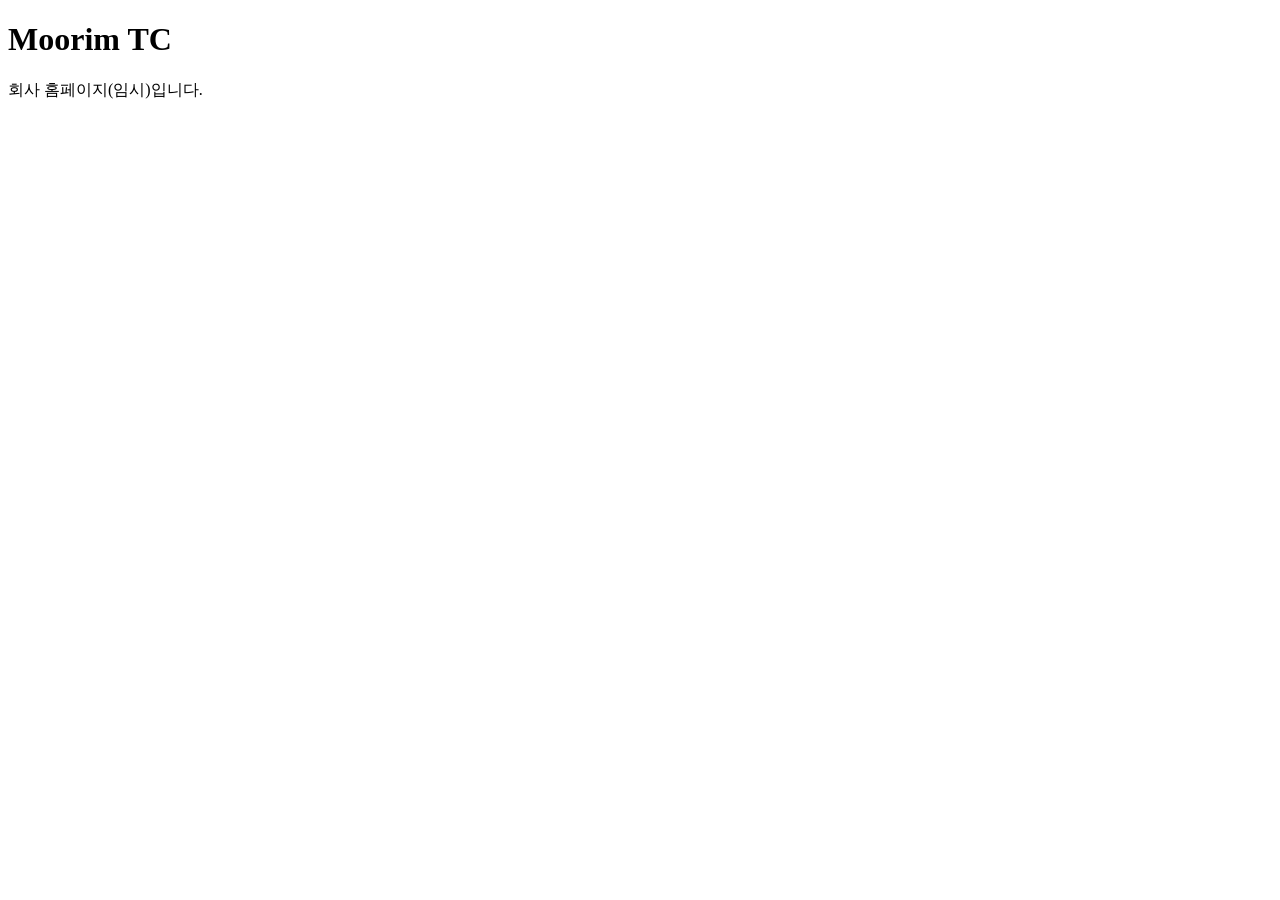
==== index.html @ 241b271d "init" ====
<!doctype html>
<html lang="ko">
  <head>
    <meta charset="utf-8" />
    <meta name="viewport" content="width=device-width, initial-scale=1" />
    <title>Moorim TC</title>
  </head>
  <body>
    <h1>Moorim TC</h1>
    <p>회사 홈페이지(임시)입니다.</p>
  </body>
</html>
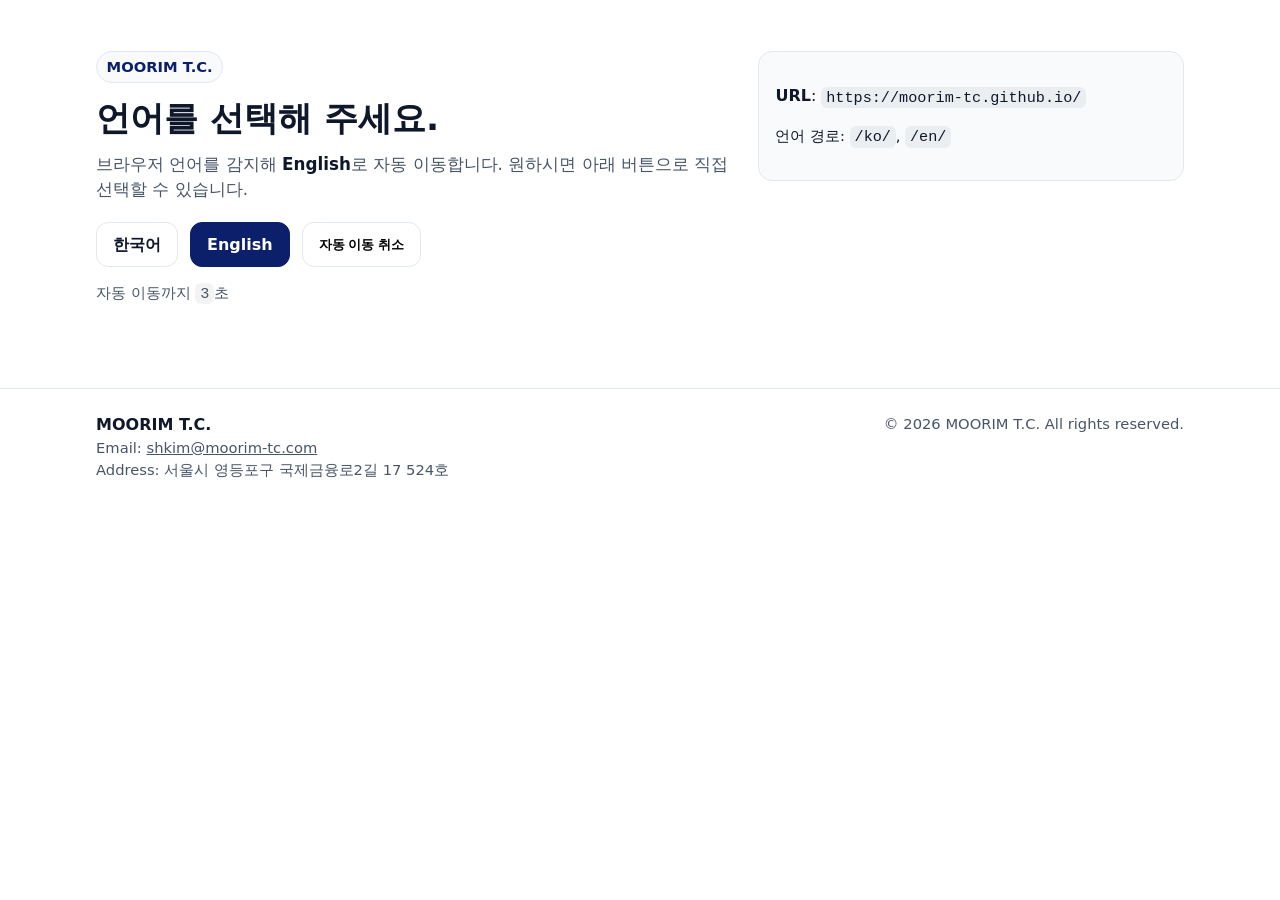
==== commit 16c4dddf: "Add multilingual multi-page company site" ====
--- a/index.html
+++ b/index.html
@@ -3,10 +3,49 @@
   <head>
     <meta charset="utf-8" />
     <meta name="viewport" content="width=device-width, initial-scale=1" />
-    <title>Moorim TC</title>
+    <title>MOORIM T.C. | Language</title>
+    <meta name="description" content="MOORIM T.C. language selection" />
+    <link rel="stylesheet" href="assets/css/style.css" />
+    <script src="assets/js/main.js" defer></script>
   </head>
   <body>
-    <h1>Moorim TC</h1>
-    <p>회사 홈페이지(임시)입니다.</p>
+    <a class="skip-link" href="#main">본문 바로가기</a>
+
+    <main id="main" data-lang-gate>
+      <section class="hero">
+        <div class="container hero-grid">
+          <div>
+            <span class="kicker">MOORIM T.C.</span>
+            <h1>언어를 선택해 주세요.</h1>
+            <p class="lead">브라우저 언어를 감지해 <span class="footer-strong" data-recommended>한국어</span>로 자동 이동합니다. 원하시면 아래 버튼으로 직접 선택할 수 있습니다.</p>
+            <div class="btn-row">
+              <a class="btn" data-lang-btn="ko" href="/ko/">한국어</a>
+              <a class="btn" data-lang-btn="en" href="/en/">English</a>
+              <button class="btn" type="button" data-cancel-auto>자동 이동 취소</button>
+            </div>
+            <p class="small" style="margin-top:.9rem; color:var(--muted)">자동 이동까지 <span class="code" data-countdown>3</span>초</p>
+          </div>
+
+          <div class="notice" aria-label="Deployment note">
+            <p><span class="footer-strong">URL</span>: <span class="code">https://moorim-tc.github.io/</span></p>
+            <p class="small">언어 경로: <span class="code">/ko/</span>, <span class="code">/en/</span></p>
+          </div>
+        </div>
+      </section>
+    </main>
+
+    <footer class="site-footer">
+      <div class="container footer-row">
+        <div>
+          <div class="footer-strong" data-company-name>MOORIM T.C.</div>
+          <div class="small">Email: <a href="mailto:shkim@moorim-tc.com">shkim@moorim-tc.com</a></div>
+          <div class="small">Address: 서울시 영등포구 국제금융로2길 17 524호</div>
+        </div>
+        <div class="small">© <span id="y"></span> MOORIM T.C. All rights reserved.</div>
+      </div>
+      <script>
+        document.getElementById('y').textContent = new Date().getFullYear();
+      </script>
+    </footer>
   </body>
 </html>
--- a/assets/css/style.css
+++ b/assets/css/style.css
@@ -0,0 +1,225 @@
+:root{
+  --primary:#0b1f6a;
+  --text:#0f172a;
+  --muted:#475569;
+  --bg:#ffffff;
+  --surface:#f8fafc;
+  --border:#e2e8f0;
+  --focus:rgba(11,31,106,.25);
+  --radius:14px;
+  --container:1120px;
+}
+
+*{box-sizing:border-box;}
+html,body{height:100%;}
+body{
+  margin:0;
+  font-family:system-ui,-apple-system,Segoe UI,Roboto,Helvetica,Arial,"Apple Color Emoji","Segoe UI Emoji";
+  color:var(--text);
+  background:var(--bg);
+  line-height:1.5;
+}
+img{max-width:100%;height:auto;}
+a{color:inherit;}
+
+.skip-link{
+  position:absolute;
+  left:-999px;
+  top:0;
+  padding:.6rem .9rem;
+  background:var(--bg);
+  border:1px solid var(--border);
+  border-radius:10px;
+  z-index:1000;
+}
+.skip-link:focus{left:.75rem;top:.75rem;outline:3px solid var(--focus);}
+
+:focus-visible{outline:3px solid var(--focus); outline-offset:2px;}
+
+.container{max-width:var(--container); margin:0 auto; padding:0 1rem;}
+
+.site-header{
+  border-bottom:1px solid var(--border);
+  background:rgba(255,255,255,.9);
+  backdrop-filter:saturate(180%) blur(10px);
+  position:sticky;
+  top:0;
+  z-index:50;
+}
+.header-inner{
+  display:flex;
+  align-items:center;
+  justify-content:space-between;
+  gap:1rem;
+  min-height:68px;
+}
+
+.brand{
+  display:flex;
+  align-items:center;
+  gap:.6rem;
+  text-decoration:none;
+}
+.brand-mark{
+  width:34px;
+  height:34px;
+  border-radius:10px;
+  border:1px solid var(--border);
+  background:var(--surface);
+  object-fit:contain;
+}
+.brand-name{
+  font-weight:750;
+  letter-spacing:.2px;
+  color:var(--primary);
+}
+
+.nav{
+  display:flex;
+  align-items:center;
+  gap:1rem;
+}
+.nav a{
+  text-decoration:none;
+  padding:.5rem .7rem;
+  border-radius:10px;
+  color:var(--muted);
+}
+.nav a[aria-current="page"],
+.nav a.active{
+  color:var(--primary);
+  background:rgba(11,31,106,.06);
+  font-weight:650;
+}
+
+.header-actions{
+  display:flex;
+  align-items:center;
+  gap:.75rem;
+}
+
+.lang-link{
+  text-decoration:none;
+  padding:.45rem .7rem;
+  border:1px solid var(--border);
+  border-radius:999px;
+  color:var(--primary);
+  background:var(--bg);
+  font-weight:650;
+}
+
+.hero{
+  padding:3.2rem 0 2.25rem;
+}
+.hero-grid{
+  display:grid;
+  grid-template-columns:1.2fr .8fr;
+  gap:1.5rem;
+  align-items:start;
+}
+@media (max-width:900px){
+  .hero{padding:2.2rem 0 1.5rem;}
+  .hero-grid{grid-template-columns:1fr;}
+  .nav{display:none;}
+}
+
+.kicker{
+  display:inline-flex;
+  align-items:center;
+  gap:.5rem;
+  padding:.25rem .6rem;
+  border:1px solid var(--border);
+  border-radius:999px;
+  color:var(--primary);
+  background:var(--surface);
+  font-weight:650;
+  font-size:.92rem;
+}
+
+h1{font-size:2.15rem; line-height:1.2; margin:.9rem 0 .8rem;}
+.lead{color:var(--muted); font-size:1.05rem; margin:0 0 1.25rem;}
+
+.btn-row{display:flex; flex-wrap:wrap; gap:.75rem;}
+
+.btn{
+  display:inline-flex;
+  align-items:center;
+  justify-content:center;
+  gap:.4rem;
+  padding:.6rem 1rem;
+  border-radius:12px;
+  border:1px solid var(--border);
+  background:var(--bg);
+  text-decoration:none;
+  font-weight:650;
+}
+.btn.primary{
+  background:var(--primary);
+  border-color:var(--primary);
+  color:#fff;
+}
+.btn.ghost{
+  color:var(--primary);
+  background:rgba(11,31,106,.05);
+  border-color:rgba(11,31,106,.18);
+}
+
+.section{padding:2.25rem 0;}
+.section h2{margin:0 0 .75rem; font-size:1.4rem;}
+.section p{margin:.5rem 0; color:var(--muted);}
+
+.grid{
+  display:grid;
+  grid-template-columns:repeat(12,1fr);
+  gap:1rem;
+}
+.card{
+  grid-column:span 4;
+  padding:1.05rem;
+  border:1px solid var(--border);
+  background:var(--surface);
+  border-radius:var(--radius);
+}
+.card h3{margin:.2rem 0 .35rem; font-size:1.05rem;}
+.card p{margin:0; color:var(--muted); font-size:.95rem;}
+.card .meta{margin-top:.6rem; color:var(--muted); font-size:.9rem;}
+
+@media (max-width:900px){
+  .card{grid-column:span 6;}
+}
+@media (max-width:560px){
+  .card{grid-column:span 12;}
+}
+
+.list{margin:.4rem 0 0; padding-left:1.1rem; color:var(--muted);}
+
+.site-footer{
+  margin-top:2rem;
+  border-top:1px solid var(--border);
+  padding:1.5rem 0;
+  color:var(--muted);
+  background:var(--bg);
+}
+.footer-row{
+  display:flex;
+  gap:1rem;
+  justify-content:space-between;
+  flex-wrap:wrap;
+}
+.footer-strong{color:var(--text); font-weight:700;}
+.small{font-size:.92rem;}
+
+.notice{
+  padding:1rem;
+  border:1px solid var(--border);
+  background:var(--surface);
+  border-radius:var(--radius);
+}
+
+.code{
+  font-family:ui-monospace,SFMono-Regular,Menlo,Monaco,Consolas,"Liberation Mono","Courier New",monospace;
+  font-size:.95rem;
+  background:rgba(15,23,42,.05);
+  padding:.1rem .3rem;
+  border-radius:6px;
+}
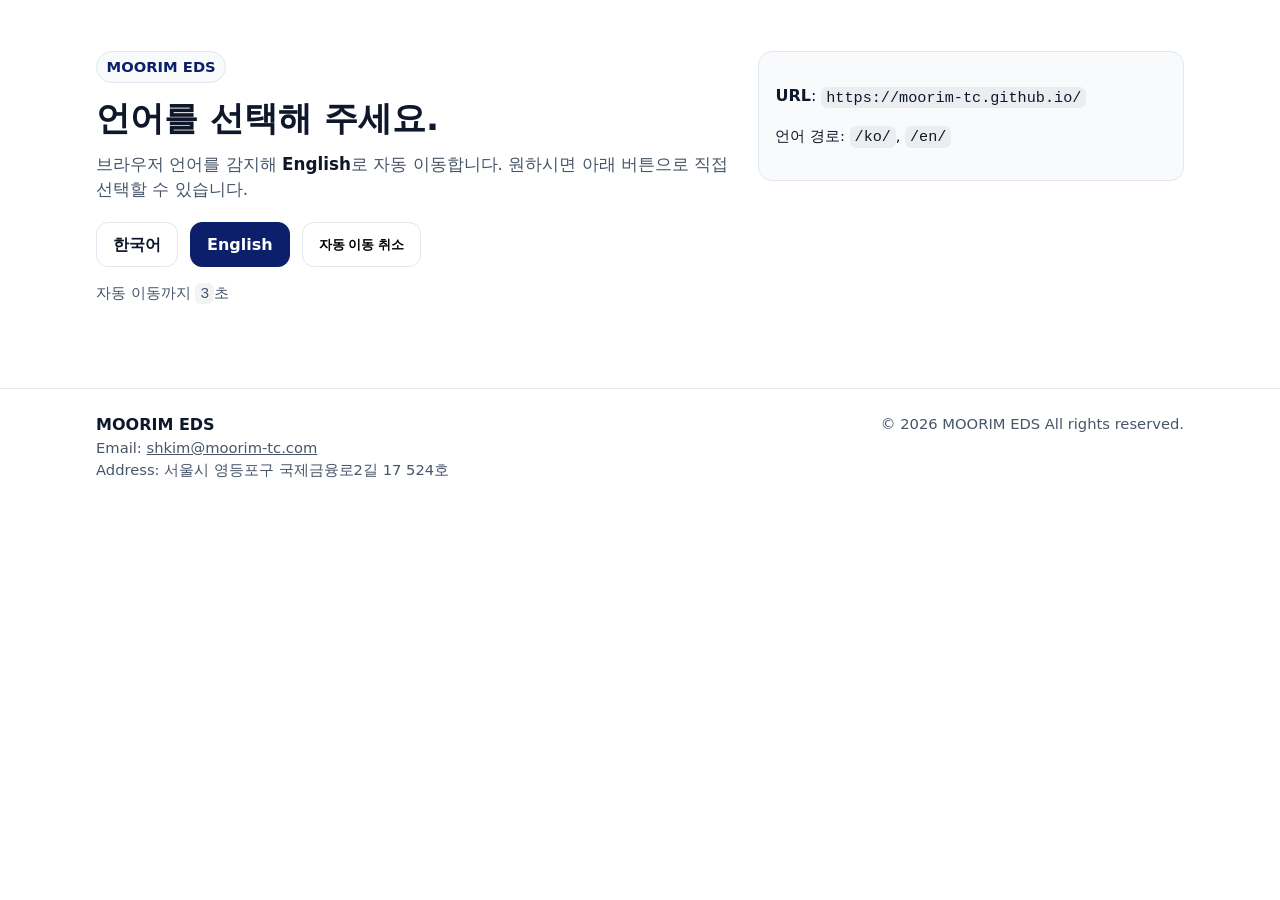
==== commit 14aef4dc: "change contents" ====
--- a/index.html
+++ b/index.html
@@ -3,8 +3,8 @@
   <head>
     <meta charset="utf-8" />
     <meta name="viewport" content="width=device-width, initial-scale=1" />
-    <title>MOORIM T.C. | Language</title>
-    <meta name="description" content="MOORIM T.C. language selection" />
+    <title>MOORIM EDS | Language</title>
+    <meta name="description" content="MOORIM EDS language selection" />
     <link rel="stylesheet" href="assets/css/style.css" />
     <script src="assets/js/main.js" defer></script>
   </head>
@@ -15,7 +15,7 @@
       <section class="hero">
         <div class="container hero-grid">
           <div>
-            <span class="kicker">MOORIM T.C.</span>
+            <span class="kicker">MOORIM EDS</span>
             <h1>언어를 선택해 주세요.</h1>
             <p class="lead">브라우저 언어를 감지해 <span class="footer-strong" data-recommended>한국어</span>로 자동 이동합니다. 원하시면 아래 버튼으로 직접 선택할 수 있습니다.</p>
             <div class="btn-row">
@@ -37,11 +37,11 @@
     <footer class="site-footer">
       <div class="container footer-row">
         <div>
-          <div class="footer-strong" data-company-name>MOORIM T.C.</div>
+          <div class="footer-strong" data-company-name>MOORIM EDS</div>
           <div class="small">Email: <a href="mailto:shkim@moorim-tc.com">shkim@moorim-tc.com</a></div>
           <div class="small">Address: 서울시 영등포구 국제금융로2길 17 524호</div>
         </div>
-        <div class="small">© <span id="y"></span> MOORIM T.C. All rights reserved.</div>
+        <div class="small">© <span id="y"></span> MOORIM EDS All rights reserved.</div>
       </div>
       <script>
         document.getElementById('y').textContent = new Date().getFullYear();
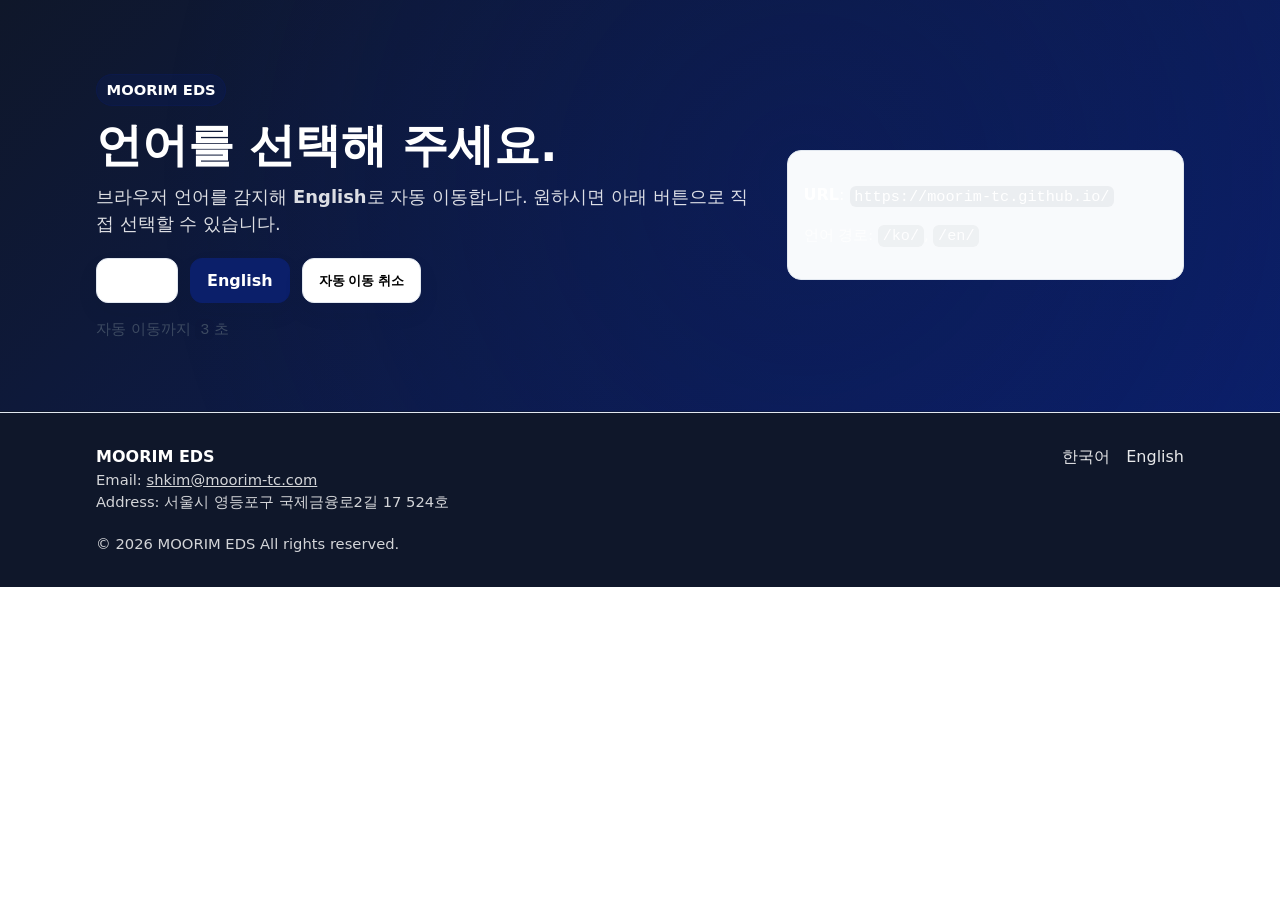
==== commit ba6f6868: "renewal design" ====
--- a/index.html
+++ b/index.html
@@ -41,7 +41,13 @@
           <div class="small">Email: <a href="mailto:shkim@moorim-tc.com">shkim@moorim-tc.com</a></div>
           <div class="small">Address: 서울시 영등포구 국제금융로2길 17 524호</div>
         </div>
-        <div class="small">© <span id="y"></span> MOORIM EDS All rights reserved.</div>
+        <nav class="footer-nav" aria-label="Footer">
+          <a href="/ko/">한국어</a>
+          <a href="/en/">English</a>
+        </nav>
+      </div>
+      <div class="container footer-bottom small">
+        <div>© <span id="y"></span> MOORIM EDS All rights reserved.</div>
       </div>
       <script>
         document.getElementById('y').textContent = new Date().getFullYear();
--- a/assets/css/style.css
+++ b/assets/css/style.css
@@ -8,6 +8,8 @@
   --focus:rgba(11,31,106,.25);
   --radius:14px;
   --container:1120px;
+  --shadow-sm:0 10px 24px rgba(15,23,42,.05);
+  --shadow:0 18px 44px rgba(15,23,42,.05);
 }
 
 *{box-sizing:border-box;}
@@ -109,16 +111,29 @@
 }
 
 .hero{
-  padding:3.2rem 0 2.25rem;
-}
+  padding:4.6rem 0 3.4rem;
+  position:relative;
+  overflow:hidden;
+  color:var(--bg);
+  background:linear-gradient(135deg, var(--text), var(--primary));
+  border-bottom:1px solid rgba(15,23,42,.05);
+}
+.hero::before{
+  content:"";
+  position:absolute;
+  inset:-30%;
+  background:radial-gradient(circle, var(--focus), transparent 60%);
+  transform:translate3d(8%, -4%, 0);
+}
+.hero > .container{position:relative;}
 .hero-grid{
   display:grid;
-  grid-template-columns:1.2fr .8fr;
-  gap:1.5rem;
-  align-items:start;
+  grid-template-columns:1.25fr .75fr;
+  gap:1.75rem;
+  align-items:center;
 }
 @media (max-width:900px){
-  .hero{padding:2.2rem 0 1.5rem;}
+  .hero{padding:3.2rem 0 2.4rem;}
   .hero-grid{grid-template-columns:1fr;}
   .nav{display:none;}
 }
@@ -136,8 +151,36 @@
   font-size:.92rem;
 }
 
-h1{font-size:2.15rem; line-height:1.2; margin:.9rem 0 .8rem;}
+.hero .kicker{
+  color:var(--bg);
+  border-color:var(--focus);
+  background:var(--focus);
+}
+
+h1{font-size:clamp(2.1rem, 3.6vw, 3.1rem); line-height:1.12; margin:.9rem 0 .8rem; letter-spacing:-.2px;}
 .lead{color:var(--muted); font-size:1.05rem; margin:0 0 1.25rem;}
+.hero .lead{color:var(--bg); opacity:.86; font-size:1.12rem; max-width:48rem;}
+
+.hero-side{display:grid; gap:1rem;}
+.hero-visual{
+  border:1px solid var(--focus);
+  background:var(--focus);
+  border-radius:var(--radius);
+  padding:1rem;
+  min-height:220px;
+  box-shadow:var(--shadow-sm);
+}
+
+.panel{
+  border:1px solid var(--focus);
+  background:var(--focus);
+  border-radius:var(--radius);
+  padding:1rem;
+  box-shadow:var(--shadow-sm);
+}
+.panel-title{font-weight:750; letter-spacing:.2px; margin:0 0 .5rem;}
+.panel-list{margin:0; padding-left:1.15rem; opacity:.92;}
+.panel-list li{margin:.25rem 0;}
 
 .btn-row{display:flex; flex-wrap:wrap; gap:.75rem;}
 
@@ -152,6 +195,7 @@
   background:var(--bg);
   text-decoration:none;
   font-weight:650;
+  box-shadow:var(--shadow-sm);
 }
 .btn.primary{
   background:var(--primary);
@@ -162,11 +206,163 @@
   color:var(--primary);
   background:rgba(11,31,106,.05);
   border-color:rgba(11,31,106,.18);
+  box-shadow:none;
+}
+
+.hero .btn.ghost{
+  color:var(--bg);
+  border-color:var(--focus);
+  background:transparent;
 }
 
 .section{padding:2.25rem 0;}
 .section h2{margin:0 0 .75rem; font-size:1.4rem;}
 .section p{margin:.5rem 0; color:var(--muted);}
+
+.section-surface{background:var(--surface);}
+
+.section-head{max-width:54rem;}
+.section-head p{margin-top:.35rem;}
+.section-actions{margin-top:1.25rem;}
+
+.trustbar{padding:1.1rem 0 1.5rem; background:var(--bg);}
+.trust-grid{display:grid; grid-template-columns:repeat(4, minmax(0, 1fr)); gap:1rem;}
+.trust-item{
+  border:1px solid var(--border);
+  background:var(--bg);
+  border-radius:var(--radius);
+  padding:.9rem;
+  box-shadow:var(--shadow-sm);
+  display:flex;
+  gap:.75rem;
+  align-items:flex-start;
+}
+.trust-item .mini-icon{
+  width:40px;
+  height:40px;
+  border-radius:12px;
+  border:1px solid var(--border);
+  background:var(--surface);
+  color:var(--primary);
+  display:flex;
+  align-items:center;
+  justify-content:center;
+  flex:0 0 auto;
+}
+.trust-item .mini-icon svg{width:20px; height:20px;}
+.trust-item strong{display:block; margin:.1rem 0 .1rem;}
+.trust-item span{display:block; color:var(--muted); font-size:.94rem; line-height:1.35;}
+
+.cards-4{display:grid; grid-template-columns:repeat(4, minmax(0, 1fr)); gap:1rem;}
+.service-card p{margin:.35rem 0 0;}
+
+.about-split{
+  display:grid;
+  grid-template-columns:1.1fr .9fr;
+  gap:1.5rem;
+  align-items:center;
+}
+
+.about-media{
+  border:1px solid var(--border);
+  background:var(--surface);
+  border-radius:var(--radius);
+  overflow:hidden;
+  aspect-ratio:4 / 3;
+  display:flex;
+  align-items:center;
+  justify-content:center;
+  padding:1.25rem;
+}
+
+.about-media img{
+  width:100%;
+  height:100%;
+  object-fit:contain;
+  display:block;
+}
+
+.about-title{
+  margin:0 0 .75rem;
+  font-size:1.35rem;
+  line-height:1.3;
+  color:var(--text);
+}
+
+
+.flow{display:grid; grid-template-columns:repeat(5, minmax(0, 1fr)); gap:1rem;}
+.flow-step{position:relative;}
+.flow-step:not(:last-child)::after{
+  content:"";
+  position:absolute;
+  top:50%;
+  right:-.6rem;
+  width:1.2rem;
+  height:1px;
+  background:var(--border);
+  opacity:.9;
+}
+.flow-step:not(:last-child)::before{
+  content:"";
+  position:absolute;
+  top:calc(50% - 3px);
+  right:-.1rem;
+  width:6px;
+  height:6px;
+  border-right:1px solid var(--border);
+  border-top:1px solid var(--border);
+  transform:rotate(45deg);
+  opacity:.9;
+}
+.flow-icon{
+  width:44px;
+  height:44px;
+  border:1px solid var(--border);
+  border-radius:12px;
+  background:var(--bg);
+  color:var(--primary);
+  display:inline-flex;
+  align-items:center;
+  justify-content:center;
+  margin-bottom:.5rem;
+  box-shadow:var(--shadow-sm);
+}
+.flow-icon svg{width:22px; height:22px;}
+
+.project-grid{display:grid; grid-template-columns:repeat(3, minmax(0, 1fr)); gap:1rem;}
+.thumb{
+  border:1px solid var(--border);
+  border-radius:var(--radius);
+  background:var(--surface);
+  aspect-ratio:16 / 10;
+  overflow:hidden;
+  display:flex;
+  align-items:center;
+  justify-content:center;
+}
+.thumb img{width:100%; height:100%; object-fit:cover; display:block;}
+.tags{display:flex; flex-wrap:wrap; gap:.4rem; margin-top:.65rem;}
+.tag{
+  display:inline-flex;
+  align-items:center;
+  padding:.2rem .5rem;
+  border:1px solid var(--border);
+  border-radius:999px;
+  font-size:.85rem;
+  color:var(--muted);
+  background:var(--bg);
+}
+
+.cta-strong{
+  padding:3rem 0;
+  color:var(--bg);
+  background:linear-gradient(135deg, var(--primary), var(--text));
+}
+.cta-strong p{color:var(--bg); opacity:.86; margin:.25rem 0 1rem;}
+
+.cta .btn-row{justify-content:center;}
+.cta-box{padding:1.35rem;}
+.cta-box h2{margin:0 0 .8rem;}
 
 .grid{
   display:grid;
@@ -177,15 +373,25 @@
   grid-column:span 4;
   padding:1.05rem;
   border:1px solid var(--border);
-  background:var(--surface);
-  border-radius:var(--radius);
+  background:var(--bg);
+  border-radius:var(--radius);
+  box-shadow:var(--shadow-sm);
 }
 .card h3{margin:.2rem 0 .35rem; font-size:1.05rem;}
 .card p{margin:0; color:var(--muted); font-size:.95rem;}
 .card .meta{margin-top:.6rem; color:var(--muted); font-size:.9rem;}
 
+.card:hover{transform:translateY(-1px); box-shadow:var(--shadow);}
+
 @media (max-width:900px){
   .card{grid-column:span 6;}
+  .about-split{grid-template-columns:1fr;}
+  .trust-grid{grid-template-columns:1fr;}
+  .cards-4{grid-template-columns:1fr;}
+  .flow{grid-template-columns:1fr;}
+  .flow-step::before,
+  .flow-step::after{display:none;}
+  .project-grid{grid-template-columns:1fr;}
 }
 @media (max-width:560px){
   .card{grid-column:span 12;}
@@ -194,11 +400,11 @@
 .list{margin:.4rem 0 0; padding-left:1.1rem; color:var(--muted);}
 
 .site-footer{
-  margin-top:2rem;
+  margin-top:0;
   border-top:1px solid var(--border);
-  padding:1.5rem 0;
-  color:var(--muted);
-  background:var(--bg);
+  padding:2rem 0;
+  color:var(--bg);
+  background:var(--text);
 }
 .footer-row{
   display:flex;
@@ -206,8 +412,13 @@
   justify-content:space-between;
   flex-wrap:wrap;
 }
-.footer-strong{color:var(--text); font-weight:700;}
-.small{font-size:.92rem;}
+.footer-strong{color:var(--bg); font-weight:750;}
+.small{font-size:.92rem; opacity:.82;}
+
+.footer-nav{display:flex; flex-wrap:wrap; gap:.75rem 1rem; align-content:flex-start;}
+.footer-nav a{text-decoration:none; opacity:.9;}
+.footer-nav a:hover{text-decoration:underline;}
+.footer-bottom{margin-top:1.25rem; display:flex; justify-content:space-between; gap:1rem; flex-wrap:wrap;}
 
 .notice{
   padding:1rem;
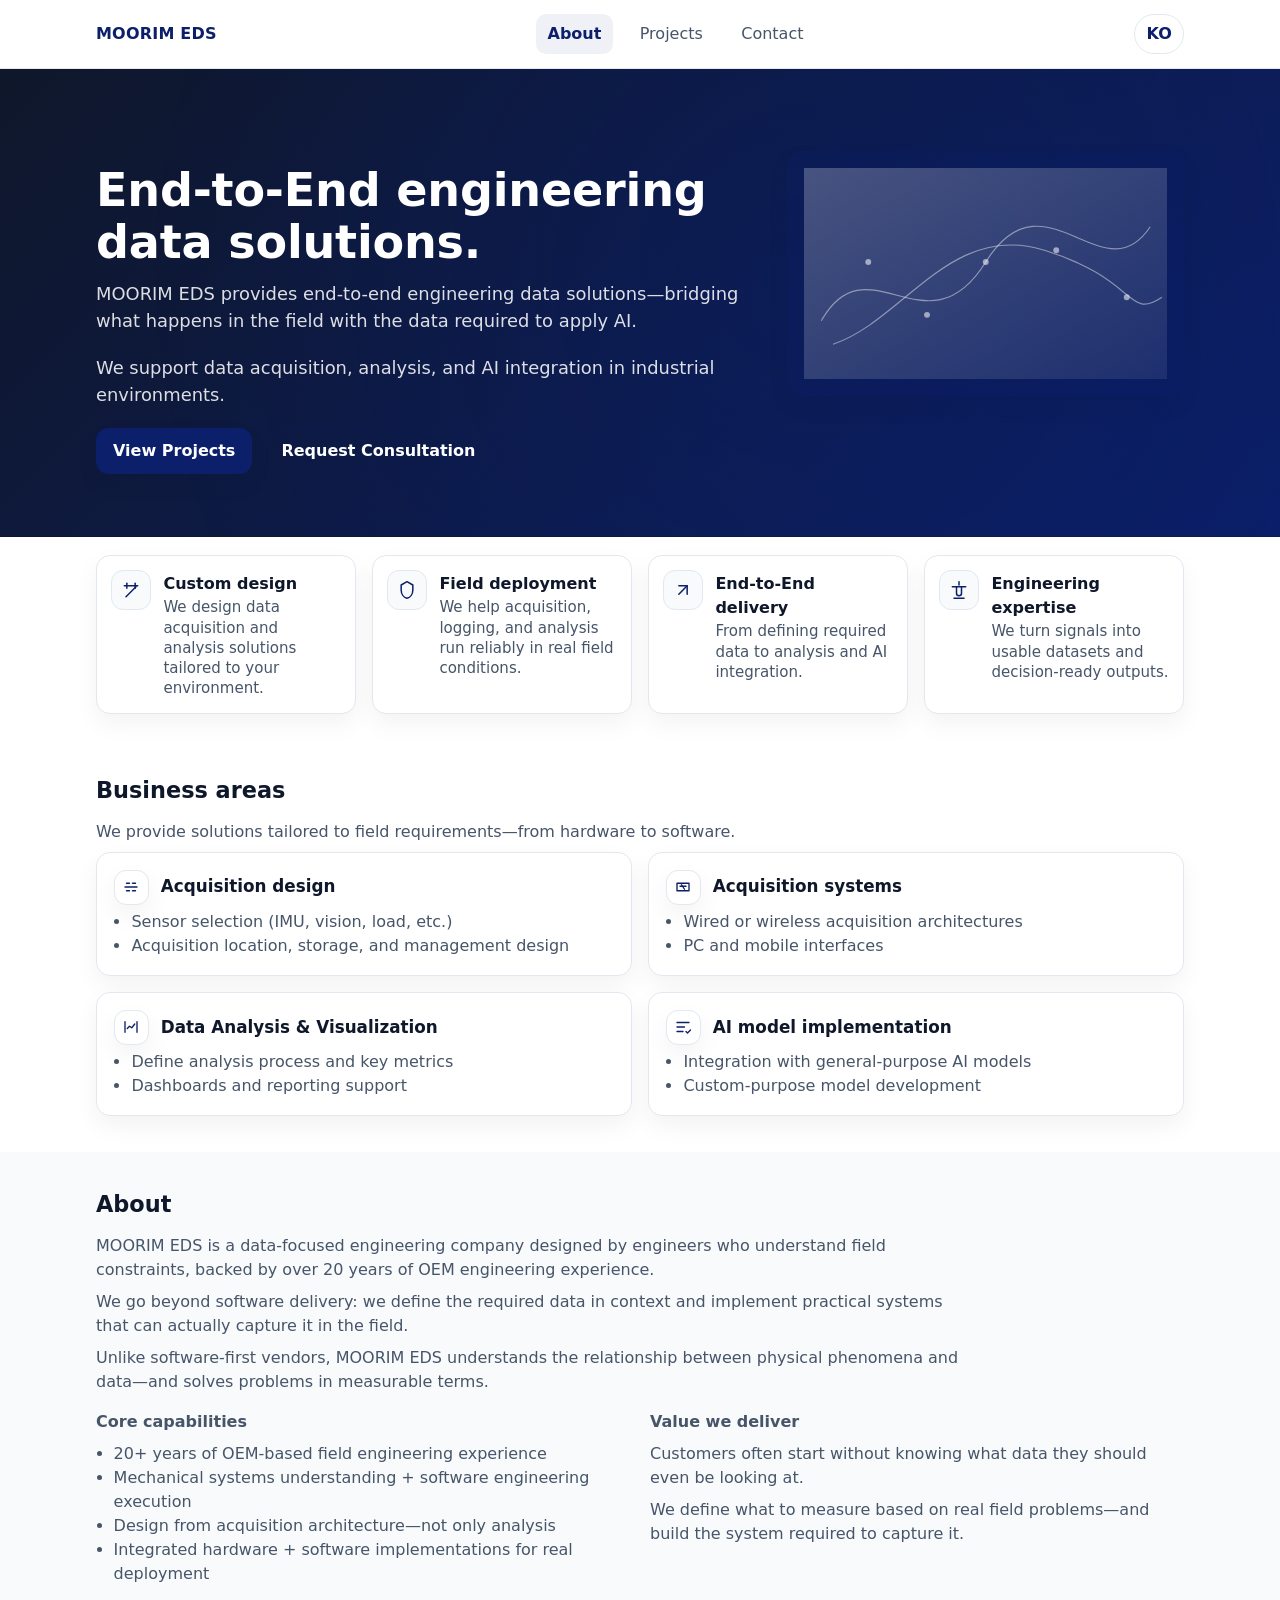
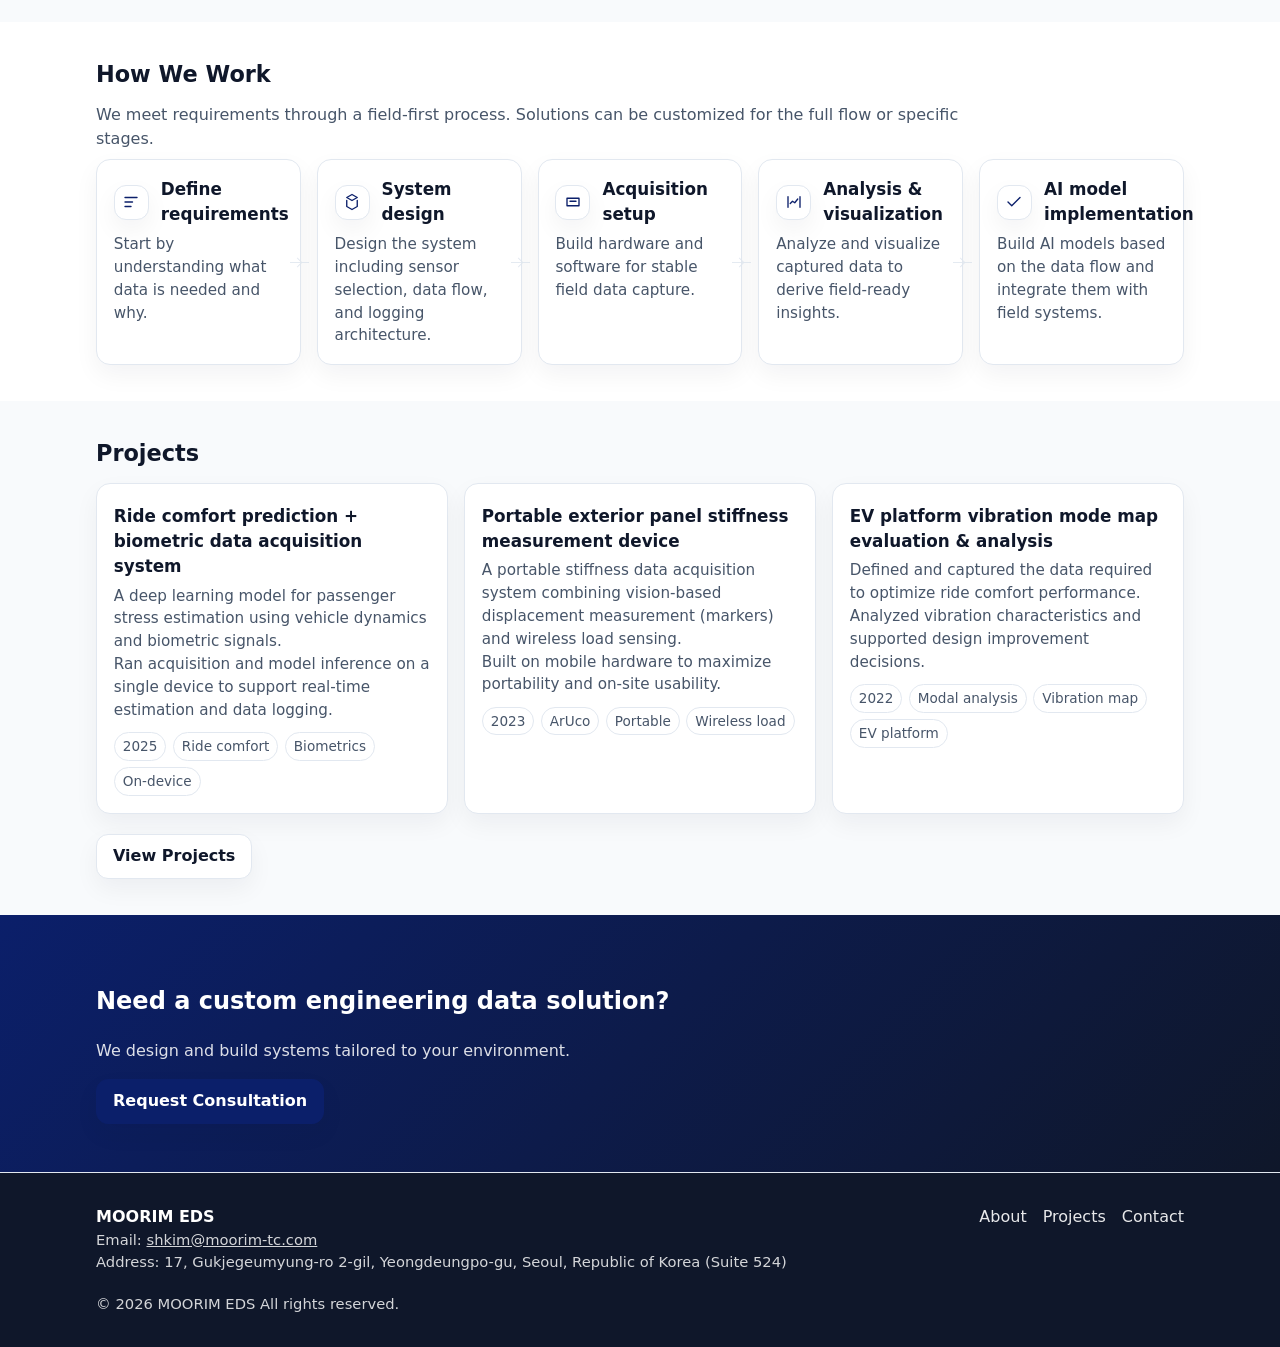
==== commit 8d6f3158: "update UI and contents" ====
--- a/index.html
+++ b/index.html
@@ -21,9 +21,7 @@
             <div class="btn-row">
               <a class="btn" data-lang-btn="ko" href="/ko/">한국어</a>
               <a class="btn" data-lang-btn="en" href="/en/">English</a>
-              <button class="btn" type="button" data-cancel-auto>자동 이동 취소</button>
             </div>
-            <p class="small" style="margin-top:.9rem; color:var(--muted)">자동 이동까지 <span class="code" data-countdown>3</span>초</p>
           </div>
 
           <div class="notice" aria-label="Deployment note">
--- a/assets/css/style.css
+++ b/assets/css/style.css
@@ -130,7 +130,8 @@
   display:grid;
   grid-template-columns:1.25fr .75fr;
   gap:1.75rem;
-  align-items:center;
+  align-items:start;
+  padding-block:.5rem;
 }
 @media (max-width:900px){
   .hero{padding:3.2rem 0 2.4rem;}
@@ -253,8 +254,30 @@
 .trust-item strong{display:block; margin:.1rem 0 .1rem;}
 .trust-item span{display:block; color:var(--muted); font-size:.94rem; line-height:1.35;}
 
-.cards-4{display:grid; grid-template-columns:repeat(4, minmax(0, 1fr)); gap:1rem;}
+.cards-4{display:grid; grid-template-columns:repeat(2, minmax(0, 1fr)); gap:1rem;}
 .service-card p{margin:.35rem 0 0;}
+
+.service-card .card-head{
+  display:flex;
+  align-items:center;
+  gap:.75rem;
+  margin-bottom:.35rem;
+}
+
+.service-card .card-head .flow-icon{
+  margin-bottom:0;
+  flex:0 0 auto;
+  width:35px;
+  height:35px;
+}
+
+.service-card .card-head .flow-icon svg{width:18px; height:18px;}
+
+.service-card .card-head h3{
+  margin:0;
+}
+
+.service-card .list{margin:.1rem 0 0;}
 
 .about-split{
   display:grid;
@@ -289,9 +312,37 @@
   color:var(--text);
 }
 
+.about-columns{
+  display:grid;
+  grid-template-columns:repeat(2, minmax(0, 1fr));
+  gap:1.25rem;
+  align-items:start;
+  margin-top:1rem;
+}
+
+.about-columns > div > p:first-child{margin-top:0;}
+
 
 .flow{display:grid; grid-template-columns:repeat(5, minmax(0, 1fr)); gap:1rem;}
 .flow-step{position:relative;}
+
+.flow-step .card-head{
+  display:flex;
+  align-items:center;
+  gap:.75rem;
+  margin-bottom:.35rem;
+}
+
+.flow-step .card-head .flow-icon{
+  margin-bottom:0;
+  flex:0 0 auto;
+  width:35px;
+  height:35px;
+}
+
+.flow-step .card-head .flow-icon svg{width:18px; height:18px;}
+
+.flow-step .card-head h3{margin:0;}
 .flow-step:not(:last-child)::after{
   content:"";
   position:absolute;
@@ -370,13 +421,14 @@
   gap:1rem;
 }
 .card{
-  grid-column:span 4;
   padding:1.05rem;
   border:1px solid var(--border);
   background:var(--bg);
   border-radius:var(--radius);
   box-shadow:var(--shadow-sm);
 }
+
+.grid > .card{grid-column:span 4;}
 .card h3{margin:.2rem 0 .35rem; font-size:1.05rem;}
 .card p{margin:0; color:var(--muted); font-size:.95rem;}
 .card .meta{margin-top:.6rem; color:var(--muted); font-size:.9rem;}
@@ -384,8 +436,9 @@
 .card:hover{transform:translateY(-1px); box-shadow:var(--shadow);}
 
 @media (max-width:900px){
-  .card{grid-column:span 6;}
+  .grid > .card{grid-column:span 6;}
   .about-split{grid-template-columns:1fr;}
+  .about-columns{grid-template-columns:1fr;}
   .trust-grid{grid-template-columns:1fr;}
   .cards-4{grid-template-columns:1fr;}
   .flow{grid-template-columns:1fr;}
@@ -394,7 +447,7 @@
   .project-grid{grid-template-columns:1fr;}
 }
 @media (max-width:560px){
-  .card{grid-column:span 12;}
+  .grid > .card{grid-column:span 12;}
 }
 
 .list{margin:.4rem 0 0; padding-left:1.1rem; color:var(--muted);}
@@ -427,6 +480,15 @@
   border-radius:var(--radius);
 }
 
+.notice .footer-strong{color:var(--text);}
+
+.notice a[href^="mailto:"]{
+  color:var(--text);
+  font-weight:650;
+  text-decoration:underline;
+  text-underline-offset:2px;
+}
+
 .code{
   font-family:ui-monospace,SFMono-Regular,Menlo,Monaco,Consolas,"Liberation Mono","Courier New",monospace;
   font-size:.95rem;
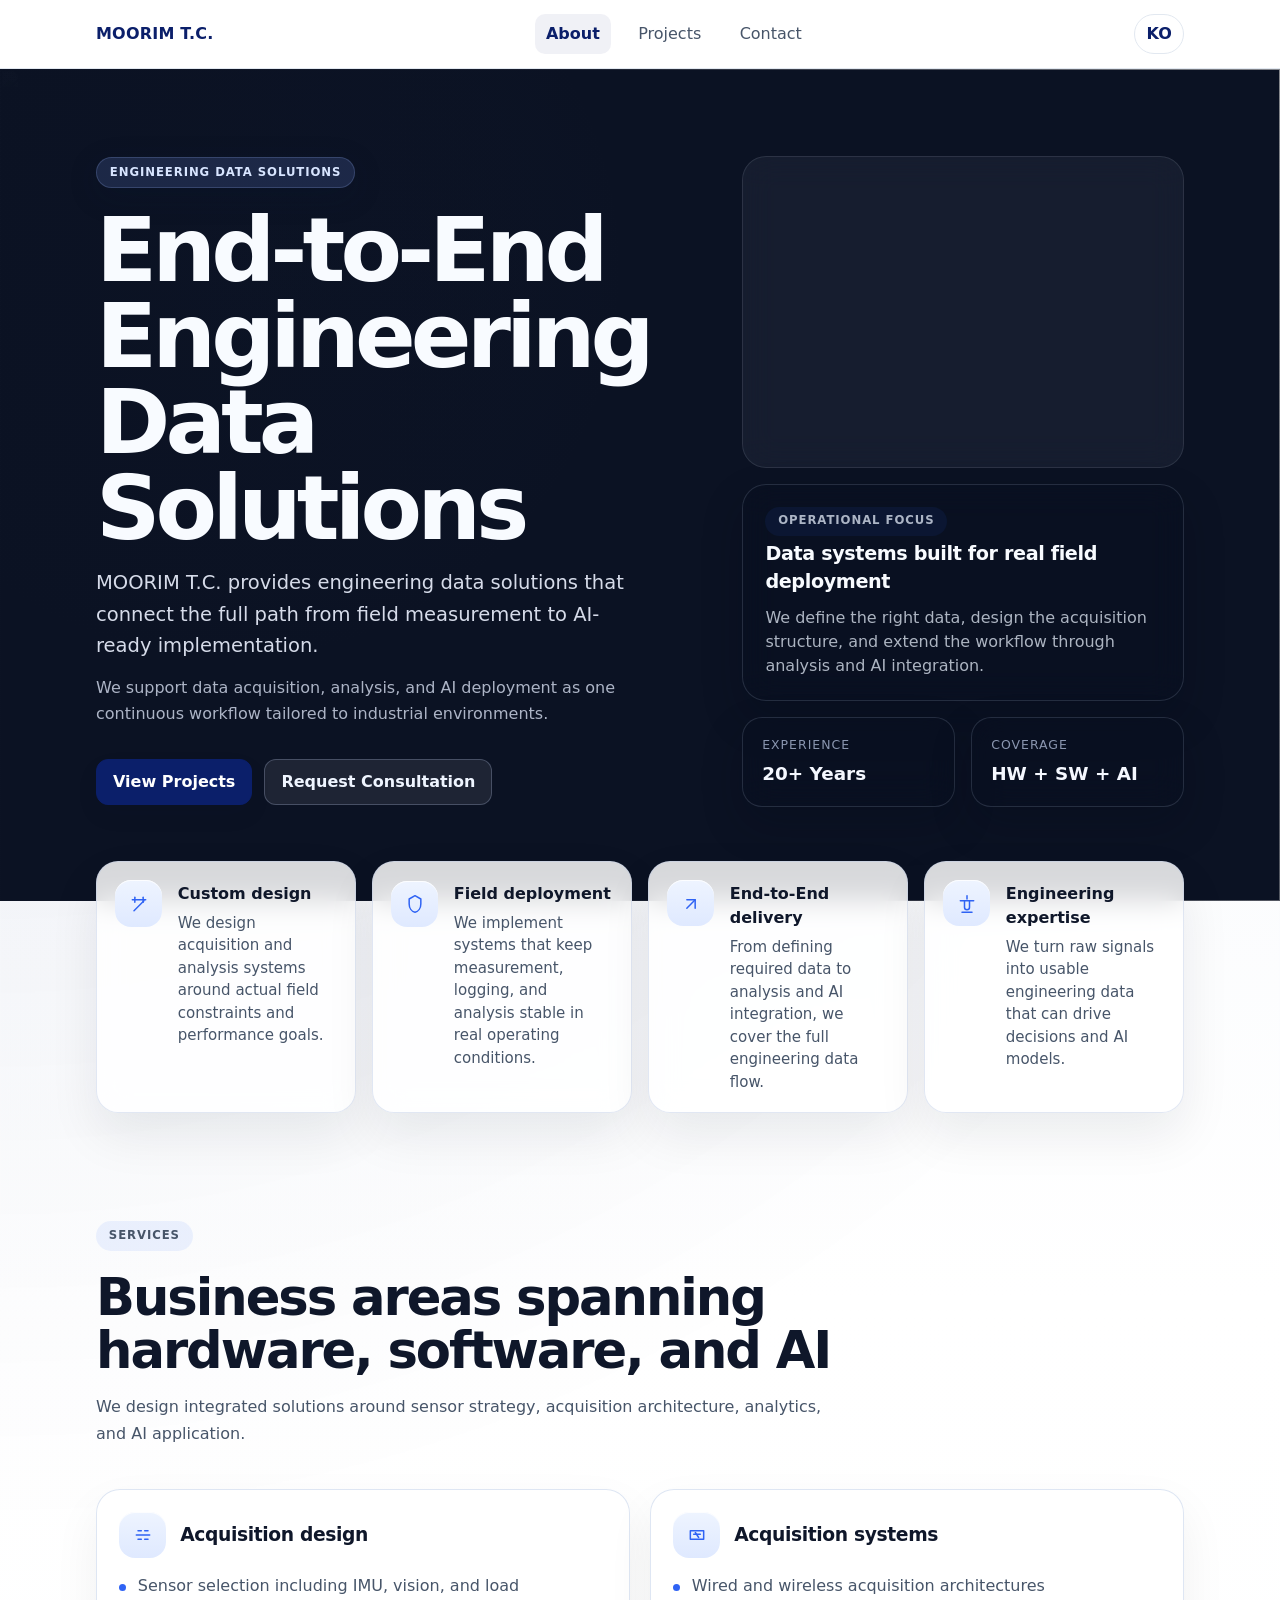
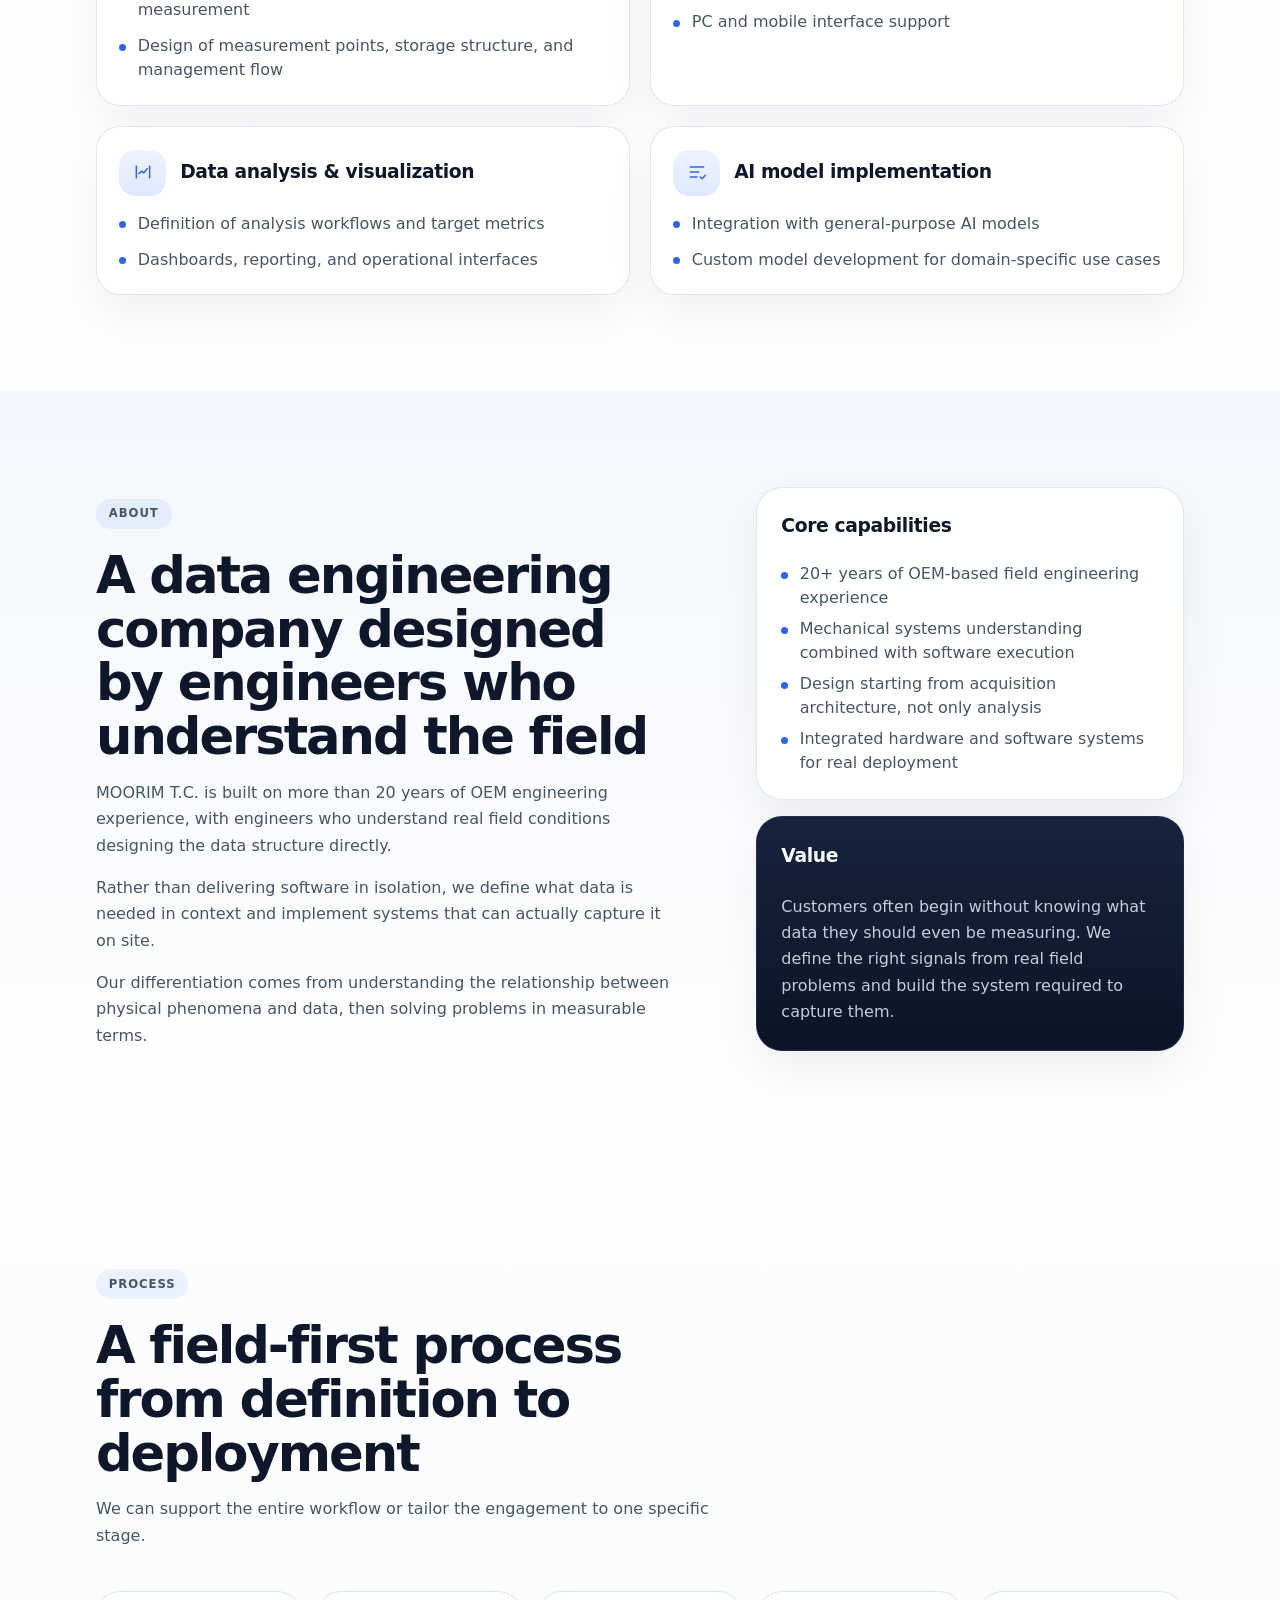
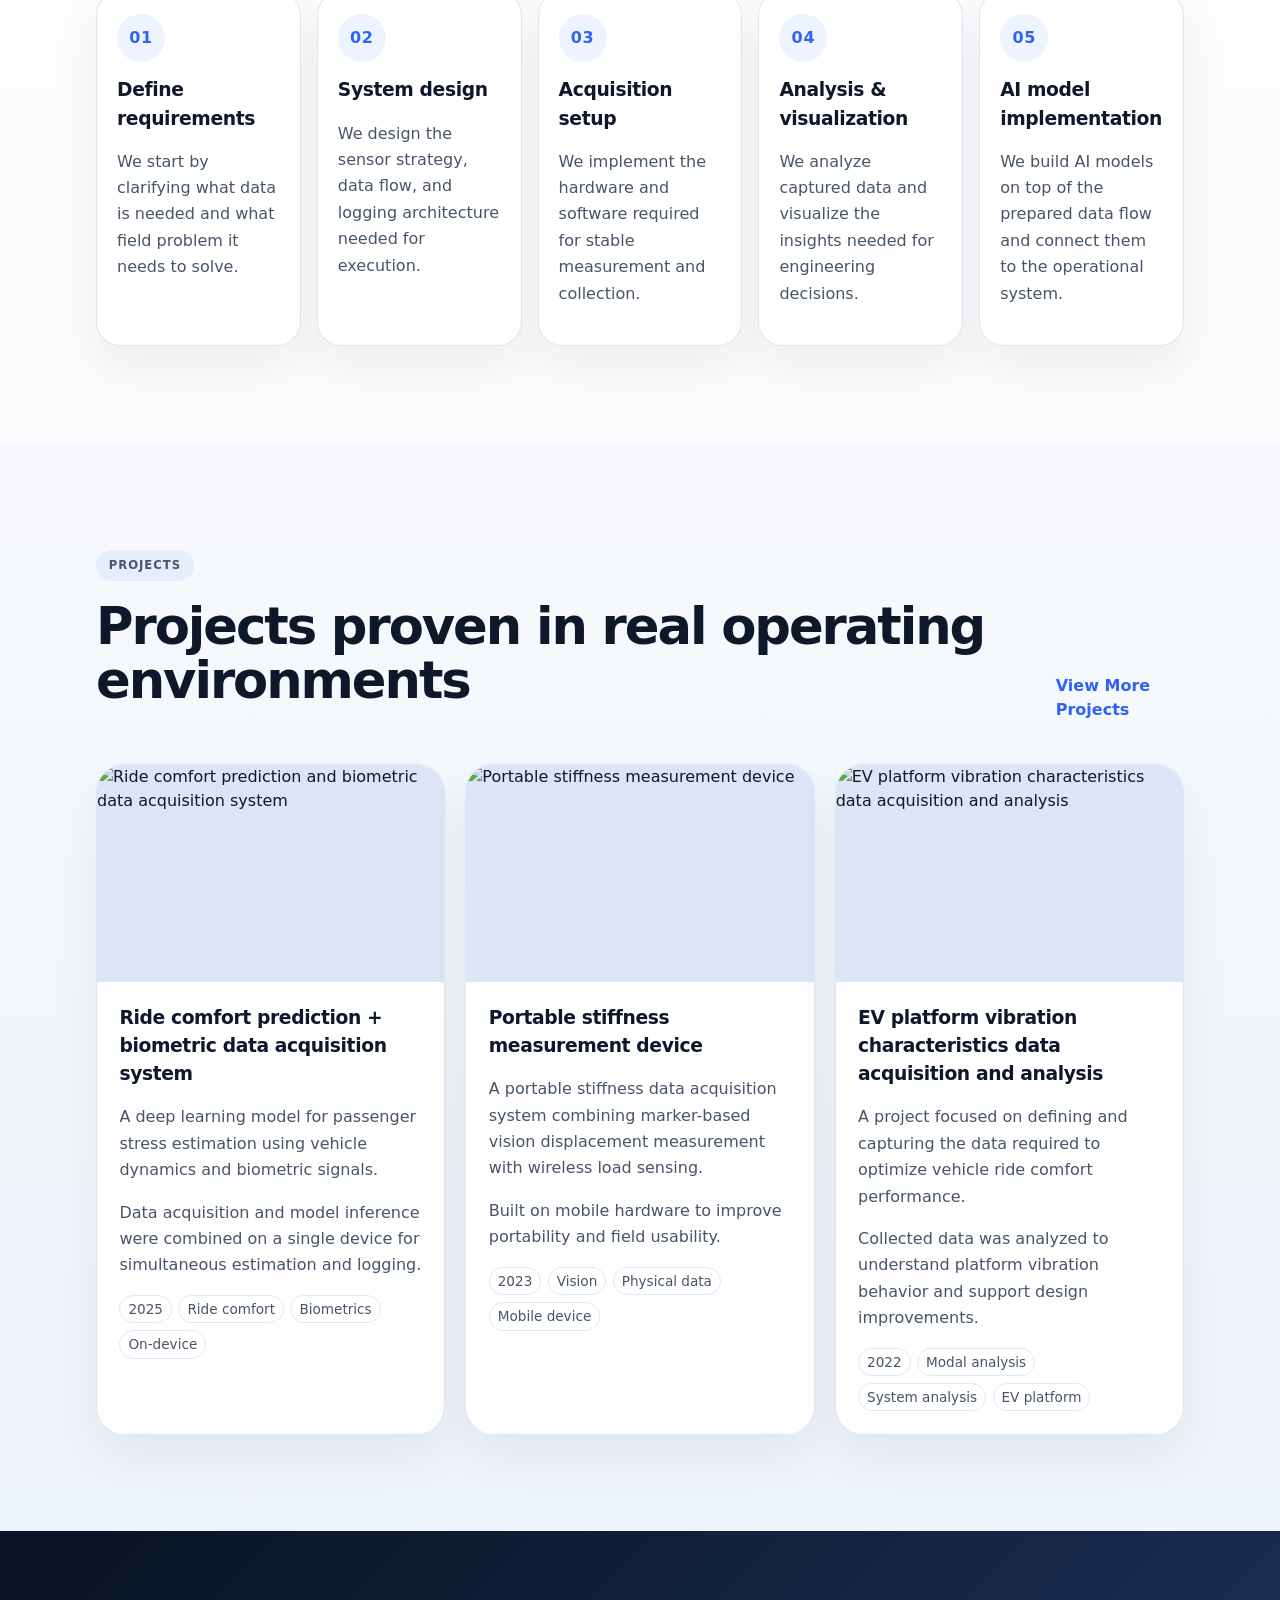
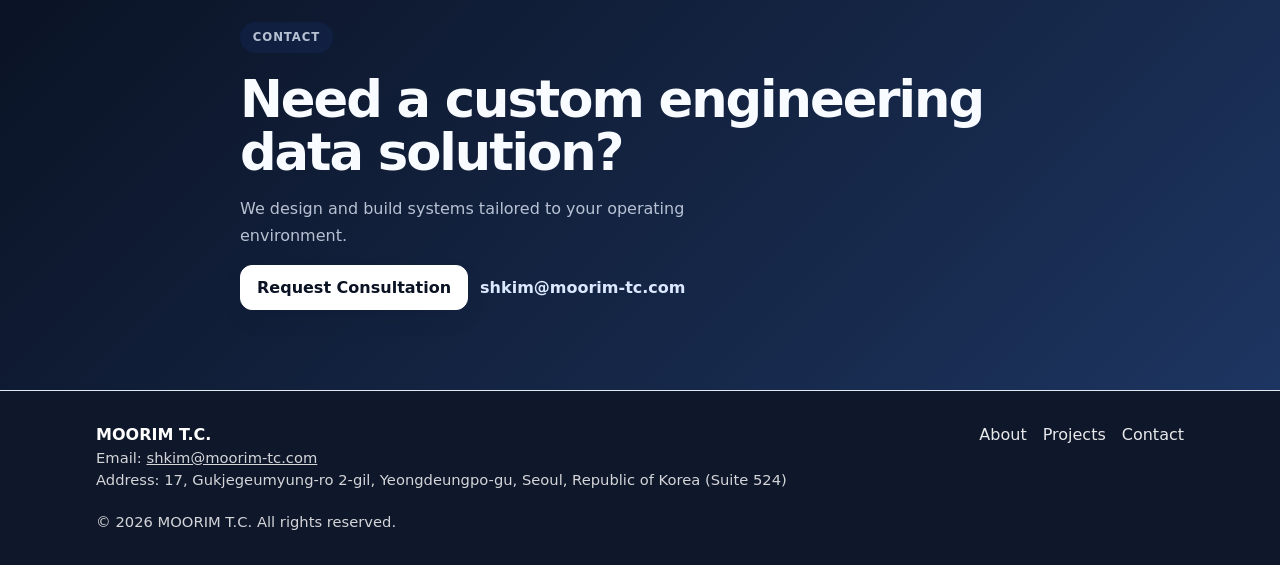
==== commit ef9f6271: "Rename MOORIM EDS to MOORIM T.C." ====
--- a/index.html
+++ b/index.html
@@ -3,8 +3,8 @@
   <head>
     <meta charset="utf-8" />
     <meta name="viewport" content="width=device-width, initial-scale=1" />
-    <title>MOORIM EDS | Language</title>
-    <meta name="description" content="MOORIM EDS language selection" />
+    <title>MOORIM T.C. | Language</title>
+    <meta name="description" content="MOORIM T.C. language selection" />
     <link rel="stylesheet" href="assets/css/style.css" />
     <script src="assets/js/main.js" defer></script>
   </head>
@@ -15,7 +15,7 @@
       <section class="hero">
         <div class="container hero-grid">
           <div>
-            <span class="kicker">MOORIM EDS</span>
+            <span class="kicker">MOORIM T.C.</span>
             <h1>언어를 선택해 주세요.</h1>
             <p class="lead">브라우저 언어를 감지해 <span class="footer-strong" data-recommended>한국어</span>로 자동 이동합니다. 원하시면 아래 버튼으로 직접 선택할 수 있습니다.</p>
             <div class="btn-row">
@@ -35,7 +35,7 @@
     <footer class="site-footer">
       <div class="container footer-row">
         <div>
-          <div class="footer-strong" data-company-name>MOORIM EDS</div>
+          <div class="footer-strong" data-company-name>MOORIM T.C.</div>
           <div class="small">Email: <a href="mailto:shkim@moorim-tc.com">shkim@moorim-tc.com</a></div>
           <div class="small">Address: 서울시 영등포구 국제금융로2길 17 524호</div>
         </div>
@@ -45,7 +45,7 @@
         </nav>
       </div>
       <div class="container footer-bottom small">
-        <div>© <span id="y"></span> MOORIM EDS All rights reserved.</div>
+        <div>© <span id="y"></span> MOORIM T.C. All rights reserved.</div>
       </div>
       <script>
         document.getElementById('y').textContent = new Date().getFullYear();
--- a/assets/css/style.css
+++ b/assets/css/style.css
@@ -435,6 +435,561 @@
 
 .card:hover{transform:translateY(-1px); box-shadow:var(--shadow);}
 
+.landing-main{
+  background:
+    radial-gradient(circle at top left, rgba(11,31,106,.08), transparent 28%),
+    linear-gradient(180deg, #f4f7fb 0%, #ffffff 24%, #f8fafc 100%);
+}
+
+.landing-hero{
+  position:relative;
+  overflow:hidden;
+  min-height:calc(100vh - 68px);
+  color:#f8fbff;
+  background:#0b1223;
+}
+
+.landing-hero::before{
+  content:"";
+  position:absolute;
+  inset:0;
+  background:
+    linear-gradient(90deg, rgba(11,18,35,.94) 0%, rgba(11,18,35,.88) 44%, rgba(11,18,35,.56) 67%, rgba(11,18,35,.22) 100%),
+    radial-gradient(circle at 18% 24%, rgba(107,153,255,.22), transparent 32%);
+  z-index:1;
+}
+
+.landing-hero-media{
+  position:absolute;
+  inset:0;
+}
+
+.landing-hero-media img{
+  width:100%;
+  height:100%;
+  object-fit:cover;
+  display:block;
+}
+
+.landing-hero-media-fade{
+  position:absolute;
+  inset:0;
+  background:
+    linear-gradient(180deg, rgba(11,18,35,.12) 0%, rgba(11,18,35,.48) 100%),
+    linear-gradient(90deg, rgba(11,18,35,.86) 0%, rgba(11,18,35,.18) 54%, rgba(11,18,35,.02) 100%);
+  z-index:1;
+}
+
+.landing-hero-grid{
+  position:relative;
+  z-index:2;
+  min-height:calc(100vh - 68px);
+  display:grid;
+  grid-template-columns:minmax(0, 1.15fr) minmax(320px, .85fr);
+  gap:3rem;
+  align-items:center;
+  padding:4rem 1rem 4.5rem;
+}
+
+.landing-hero-copy{
+  max-width:40rem;
+}
+
+.landing-pill,
+.landing-eyebrow{
+  display:inline-flex;
+  align-items:center;
+  gap:.5rem;
+  padding:.35rem .8rem;
+  border-radius:999px;
+  letter-spacing:.08em;
+  text-transform:uppercase;
+  font-size:.73rem;
+  font-weight:700;
+}
+
+.landing-pill{
+  color:#d8e5ff;
+  background:rgba(120,153,255,.16);
+  border:1px solid rgba(160,184,255,.2);
+  box-shadow:0 8px 30px rgba(8,20,48,.18);
+}
+
+.landing-main h1{
+  margin:1.2rem 0 1rem;
+  font-size:clamp(3rem, 7vw, 5.7rem);
+  line-height:.96;
+  letter-spacing:-.055em;
+}
+
+.landing-hero-lead{
+  max-width:34rem;
+  margin:0 0 .85rem;
+  font-size:1.22rem;
+  line-height:1.6;
+  color:rgba(236,242,255,.9);
+}
+
+.landing-hero-sub{
+  max-width:33rem;
+  margin:0 0 2rem;
+  font-size:1rem;
+  line-height:1.65;
+  color:rgba(218,226,244,.78);
+}
+
+.landing-secondary-btn{
+  color:#eff5ff;
+  border-color:rgba(203,217,255,.24);
+  background:rgba(255,255,255,.08);
+  box-shadow:none;
+}
+
+.landing-secondary-btn:hover{
+  background:rgba(255,255,255,.12);
+}
+
+.landing-hero-insight{
+  display:grid;
+  gap:1rem;
+  justify-self:end;
+  width:min(100%, 28rem);
+}
+
+.landing-bars,
+.landing-insight-card,
+.landing-stat-grid > div{
+  border:1px solid rgba(210,223,255,.14);
+  background:rgba(8,15,32,.54);
+  backdrop-filter:blur(16px);
+  box-shadow:0 18px 40px rgba(2,8,22,.22);
+}
+
+.landing-bars{
+  position:relative;
+  padding:1.3rem;
+  border-radius:24px;
+  min-height:19.5rem;
+  overflow:hidden;
+  border:1px solid rgba(203,213,225,.12);
+  background:rgba(148,163,184,.08);
+  box-shadow:none;
+}
+
+.landing-rotator-slide{
+  position:absolute;
+  inset:1.3rem;
+  display:flex;
+  flex-direction:column;
+  justify-content:flex-start;
+  gap:.8rem;
+  opacity:0;
+  visibility:hidden;
+  pointer-events:none;
+}
+
+.landing-rotator-slide.is-active{
+  opacity:1;
+  visibility:visible;
+  pointer-events:auto;
+  animation:landing-rotator-fade 1s ease;
+}
+
+@keyframes landing-rotator-fade{
+  from{opacity:0; transform:translateY(10px);}
+  to{opacity:1; transform:translateY(0);}
+}
+
+.landing-rotator-slide strong{
+  display:block;
+  color:#f7faff;
+  font-size:1.35rem;
+  letter-spacing:-.03em;
+}
+
+.landing-rotator-list{
+  list-style:none;
+  margin:0;
+  padding:0;
+  display:grid;
+  gap:.8rem;
+  justify-items:start;
+}
+
+.landing-rotator-list li{
+  padding:.8rem 1rem;
+  border-radius:18px;
+  width:fit-content;
+  max-width:100%;
+  background:rgba(148,163,184,.12);
+  color:#f7faff;
+  font-weight:650;
+}
+
+.landing-insight-card{
+  padding:1.4rem;
+  border-radius:24px;
+}
+
+.landing-insight-card strong{
+  display:block;
+  margin:.25rem 0 .55rem;
+  font-size:1.2rem;
+  letter-spacing:-.02em;
+}
+
+.landing-insight-card p{
+  margin:0;
+  color:rgba(230,237,250,.74);
+}
+
+.landing-stat-grid{
+  display:grid;
+  grid-template-columns:repeat(2, minmax(0, 1fr));
+  gap:1rem;
+  margin:0;
+}
+
+.landing-stat-grid > div{
+  padding:1.1rem 1.2rem;
+  border-radius:20px;
+}
+
+.landing-stat-grid dt{
+  font-size:.78rem;
+  text-transform:uppercase;
+  letter-spacing:.08em;
+  color:rgba(189,202,231,.72);
+}
+
+.landing-stat-grid dd{
+  margin:.35rem 0 0;
+  font-size:1.15rem;
+  font-weight:700;
+  color:#f5f8ff;
+}
+
+.landing-signalband{
+  position:relative;
+  margin-top:-2.5rem;
+  z-index:3;
+}
+
+.landing-signal-grid{
+  display:grid;
+  grid-template-columns:repeat(4, minmax(0, 1fr));
+  gap:1rem;
+}
+
+.landing-signal-card{
+  display:flex;
+  gap:1rem;
+  padding:1.15rem;
+  border-radius:22px;
+  border:1px solid rgba(183,197,227,.42);
+  background:rgba(255,255,255,.84);
+  backdrop-filter:blur(14px);
+  box-shadow:0 22px 50px rgba(16,24,40,.08);
+}
+
+.landing-signal-card strong{
+  display:block;
+  margin:.1rem 0 .35rem;
+  font-size:1rem;
+}
+
+.landing-signal-card p{
+  margin:0;
+  color:var(--muted);
+  font-size:.94rem;
+  line-height:1.5;
+}
+
+.landing-icon{
+  width:2.9rem;
+  height:2.9rem;
+  border-radius:16px;
+  flex:0 0 auto;
+  display:flex;
+  align-items:center;
+  justify-content:center;
+  color:#2f63f4;
+  background:linear-gradient(180deg, #eef4ff 0%, #dfe9ff 100%);
+  box-shadow:inset 0 1px 0 rgba(255,255,255,.85);
+}
+
+.landing-icon svg{
+  width:20px;
+  height:20px;
+}
+
+.landing-section{
+  padding:6rem 0;
+}
+
+.landing-section-head{
+  max-width:46rem;
+  margin-bottom:2.6rem;
+}
+
+.landing-section-head h2,
+.landing-about-copy h2,
+.landing-cta h2{
+  margin:.5rem 0 .9rem;
+  font-size:clamp(2rem, 4vw, 3.25rem);
+  line-height:1.05;
+  letter-spacing:-.04em;
+}
+
+.landing-service-title{
+  white-space:nowrap;
+}
+
+.landing-section-head p,
+.landing-about-copy p,
+.landing-value-callout p,
+.landing-cta p,
+.landing-flow-step p,
+.landing-project-body p{
+  color:var(--muted);
+  line-height:1.65;
+}
+
+.landing-section-head-compact{
+  max-width:40rem;
+}
+
+.landing-service-grid{
+  display:grid;
+  grid-template-columns:repeat(2, minmax(0, 1fr));
+  gap:1.25rem;
+}
+
+.landing-service-card,
+.landing-about-card,
+.landing-value-callout,
+.landing-flow-step,
+.landing-project-card{
+  border:1px solid rgba(219,228,242,.9);
+  background:rgba(255,255,255,.9);
+  box-shadow:0 20px 48px rgba(15,23,42,.06);
+}
+
+.landing-service-card{
+  padding:1.4rem;
+  border-radius:24px;
+}
+
+.landing-service-head{
+  display:flex;
+  align-items:center;
+  gap:.9rem;
+  margin-bottom:1rem;
+}
+
+.landing-service-head h3,
+.landing-about-card h3,
+.landing-flow-step h3,
+.landing-project-body h3{
+  margin:0;
+  letter-spacing:-.02em;
+}
+
+.landing-about-card h3{
+  margin-bottom:1.35rem;
+}
+
+.landing-list{
+  list-style:none;
+  margin:0;
+  padding:0;
+  display:grid;
+  gap:.75rem;
+}
+
+.landing-about-card .landing-list{
+  gap:.45rem;
+}
+
+.landing-list li{
+  position:relative;
+  padding-left:1.15rem;
+  color:var(--muted);
+}
+
+.landing-list li::before{
+  content:"";
+  position:absolute;
+  left:0;
+  top:.62rem;
+  width:7px;
+  height:7px;
+  border-radius:50%;
+  background:#2f63f4;
+}
+
+.landing-surface{
+  background:linear-gradient(180deg, rgba(241,245,252,.82) 0%, rgba(255,255,255,.95) 100%);
+}
+
+.landing-about-grid{
+  display:grid;
+  grid-template-columns:minmax(0, 1.1fr) minmax(300px, .9fr);
+  gap:2rem;
+  align-items:start;
+}
+
+.landing-about-panel{
+  display:grid;
+  gap:1rem;
+  width:90%;
+  justify-self:end;
+}
+
+.landing-about-card,
+.landing-value-callout{
+  border-radius:26px;
+  padding:1.5rem;
+}
+
+.landing-value-callout{
+  background:linear-gradient(180deg, #17233d 0%, #0c1426 100%);
+  border-color:rgba(30,48,87,.9);
+}
+
+.landing-value-callout p{
+  margin:0;
+  color:rgba(232,238,250,.84);
+}
+
+.landing-value-callout .landing-eyebrow{
+  display:block;
+  margin:0 0 1.35rem;
+  padding:0;
+  border-radius:0;
+  background:none;
+  color:#f8fbff;
+  font-size:1.17em;
+  font-weight:700;
+  letter-spacing:-.02em;
+  text-transform:none;
+}
+
+.landing-eyebrow{
+  color:#355ecf;
+  background:rgba(47,99,244,.08);
+}
+
+.landing-flow{
+  display:grid;
+  grid-template-columns:repeat(5, minmax(0, 1fr));
+  gap:1rem;
+}
+
+.landing-flow-step{
+  position:relative;
+  padding:1.4rem 1.25rem;
+  border-radius:24px;
+}
+
+.landing-flow-index{
+  display:inline-flex;
+  align-items:center;
+  justify-content:center;
+  margin-bottom:.9rem;
+  min-width:3rem;
+  height:3rem;
+  border-radius:999px;
+  background:#edf3ff;
+  color:#2f63f4;
+  font-weight:800;
+  letter-spacing:.04em;
+}
+
+.landing-projects{
+  background:linear-gradient(180deg, #f7f9fc 0%, #eef4fb 100%);
+}
+
+.landing-project-head{
+  display:flex;
+  align-items:end;
+  justify-content:space-between;
+  gap:1rem;
+  max-width:none;
+}
+
+.landing-inline-link{
+  color:#2f63f4;
+  text-decoration:none;
+  font-weight:700;
+}
+
+.landing-inline-link:hover{
+  text-decoration:underline;
+  text-underline-offset:3px;
+}
+
+.landing-project-grid{
+  display:grid;
+  grid-template-columns:repeat(3, minmax(0, 1fr));
+  gap:1.25rem;
+}
+
+.landing-project-card{
+  overflow:hidden;
+  border-radius:28px;
+}
+
+.landing-project-media{
+  aspect-ratio:16 / 10;
+  overflow:hidden;
+  background:#dbe5f5;
+}
+
+.landing-project-media img{
+  width:100%;
+  height:100%;
+  object-fit:cover;
+  display:block;
+}
+
+.landing-project-body{
+  padding:1.4rem;
+}
+
+.landing-project-body p + p{
+  margin-top:.6rem;
+}
+
+.landing-cta{
+  padding:5rem 0;
+  background:linear-gradient(135deg, #0a1223 0%, #152646 60%, #1d3561 100%);
+  color:#f8fbff;
+}
+
+.landing-cta-box{
+  max-width:52rem;
+}
+
+.landing-cta p{
+  max-width:34rem;
+  color:rgba(225,234,249,.8);
+}
+
+.landing-cta-actions{
+  align-items:center;
+}
+
+.landing-cta-btn{
+  color:#0a1223;
+  background:#ffffff;
+  border-color:#ffffff;
+}
+
+.landing-inline-link-light{
+  color:#dce8ff;
+}
+
 @media (max-width:900px){
   .grid > .card{grid-column:span 6;}
   .about-split{grid-template-columns:1fr;}
@@ -445,9 +1000,44 @@
   .flow-step::before,
   .flow-step::after{display:none;}
   .project-grid{grid-template-columns:1fr;}
+  .landing-hero-grid,
+  .landing-about-grid,
+  .landing-service-grid,
+  .landing-project-grid,
+  .landing-flow,
+  .landing-signal-grid{grid-template-columns:1fr;}
+  .landing-hero{
+    min-height:auto;
+    padding-top:1rem;
+  }
+  .landing-hero-grid{
+    min-height:auto;
+    gap:1.5rem;
+    padding-top:4.5rem;
+  }
+  .landing-hero-copy{max-width:none;}
+  .landing-hero-insight{justify-self:stretch; width:100%;}
+  .landing-signalband{margin-top:-1.4rem;}
+  .landing-section{padding:4rem 0;}
+  .landing-project-head{align-items:start;}
+  .landing-about-panel{width:100%;}
+  .landing-service-title{white-space:normal;}
 }
 @media (max-width:560px){
   .grid > .card{grid-column:span 12;}
+  .landing-main h1{font-size:clamp(2.6rem, 15vw, 4rem);}
+  .landing-stat-grid{grid-template-columns:1fr;}
+  .landing-hero-grid,
+  .landing-section,
+  .landing-cta{padding-left:0; padding-right:0;}
+  .landing-bars,
+  .landing-insight-card,
+  .landing-stat-grid > div,
+  .landing-service-card,
+  .landing-about-card,
+  .landing-value-callout,
+  .landing-flow-step,
+  .landing-project-card{border-radius:22px;}
 }
 
 .list{margin:.4rem 0 0; padding-left:1.1rem; color:var(--muted);}
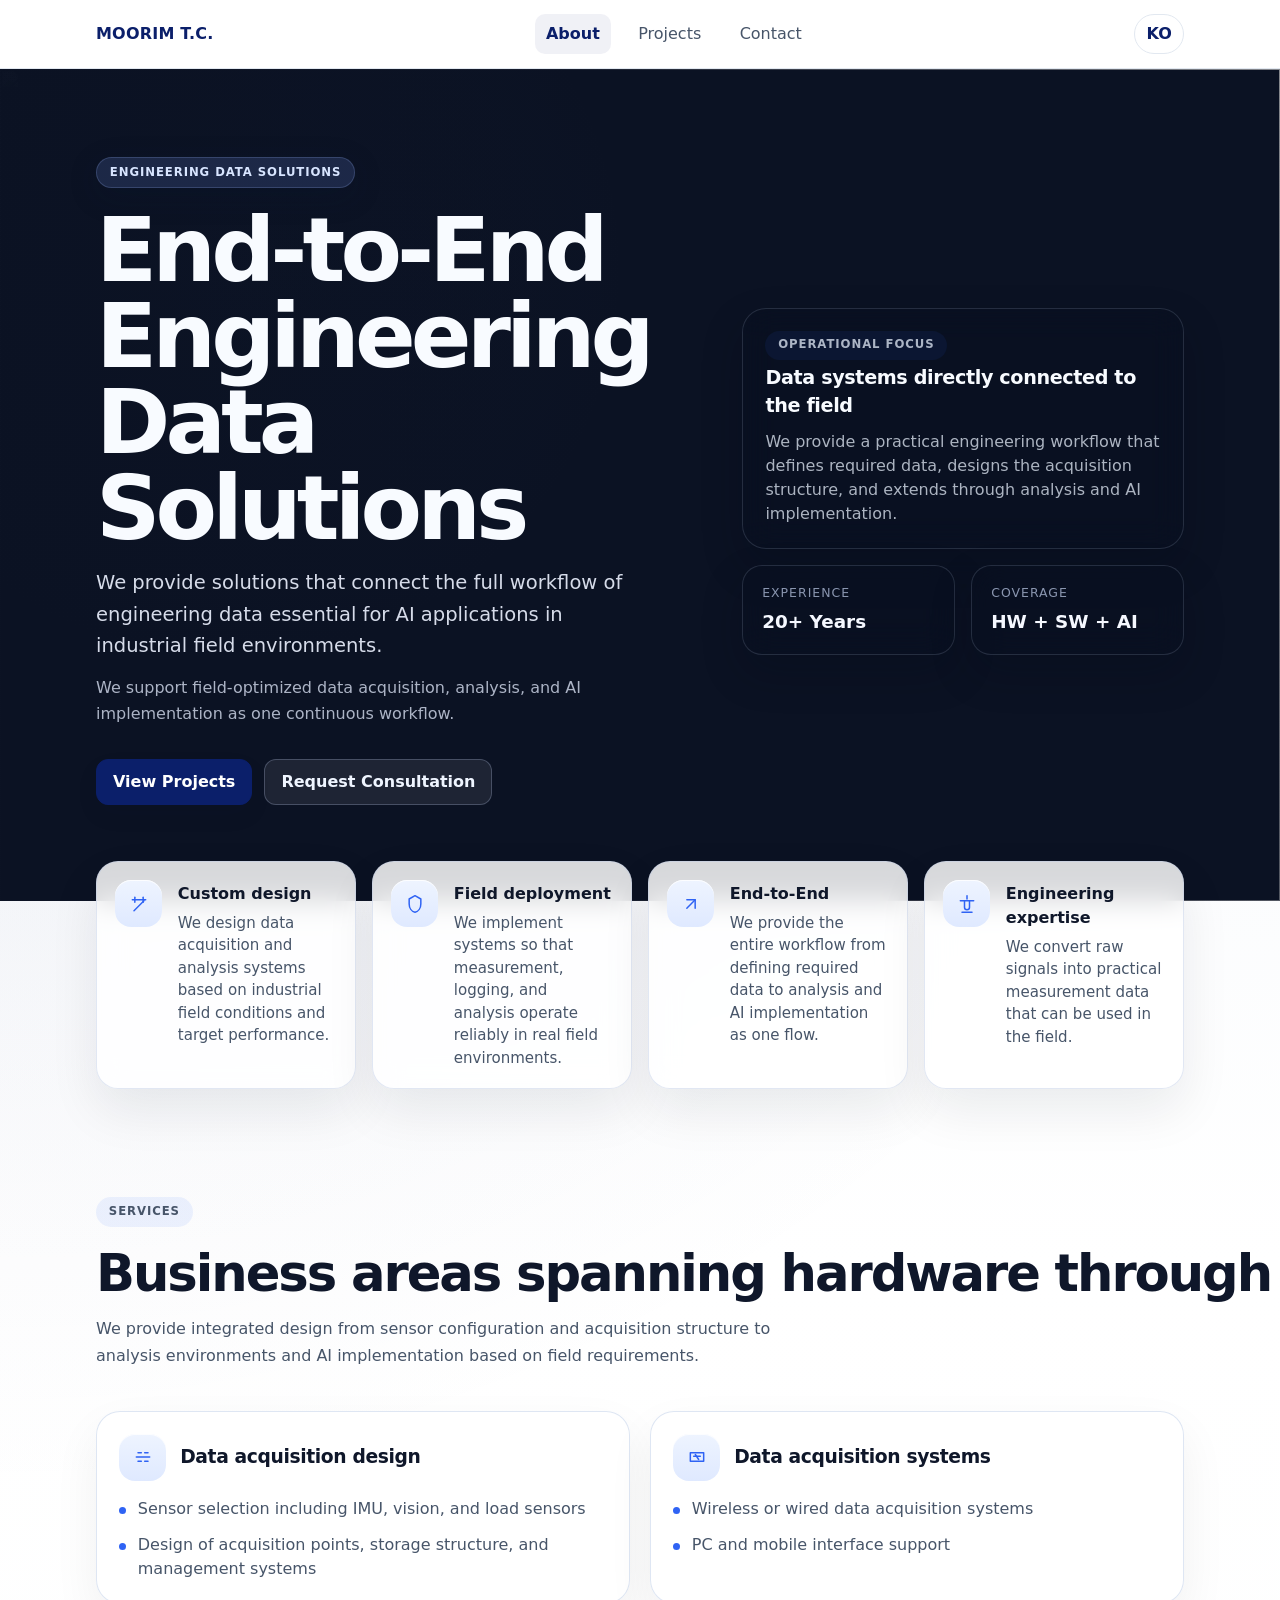
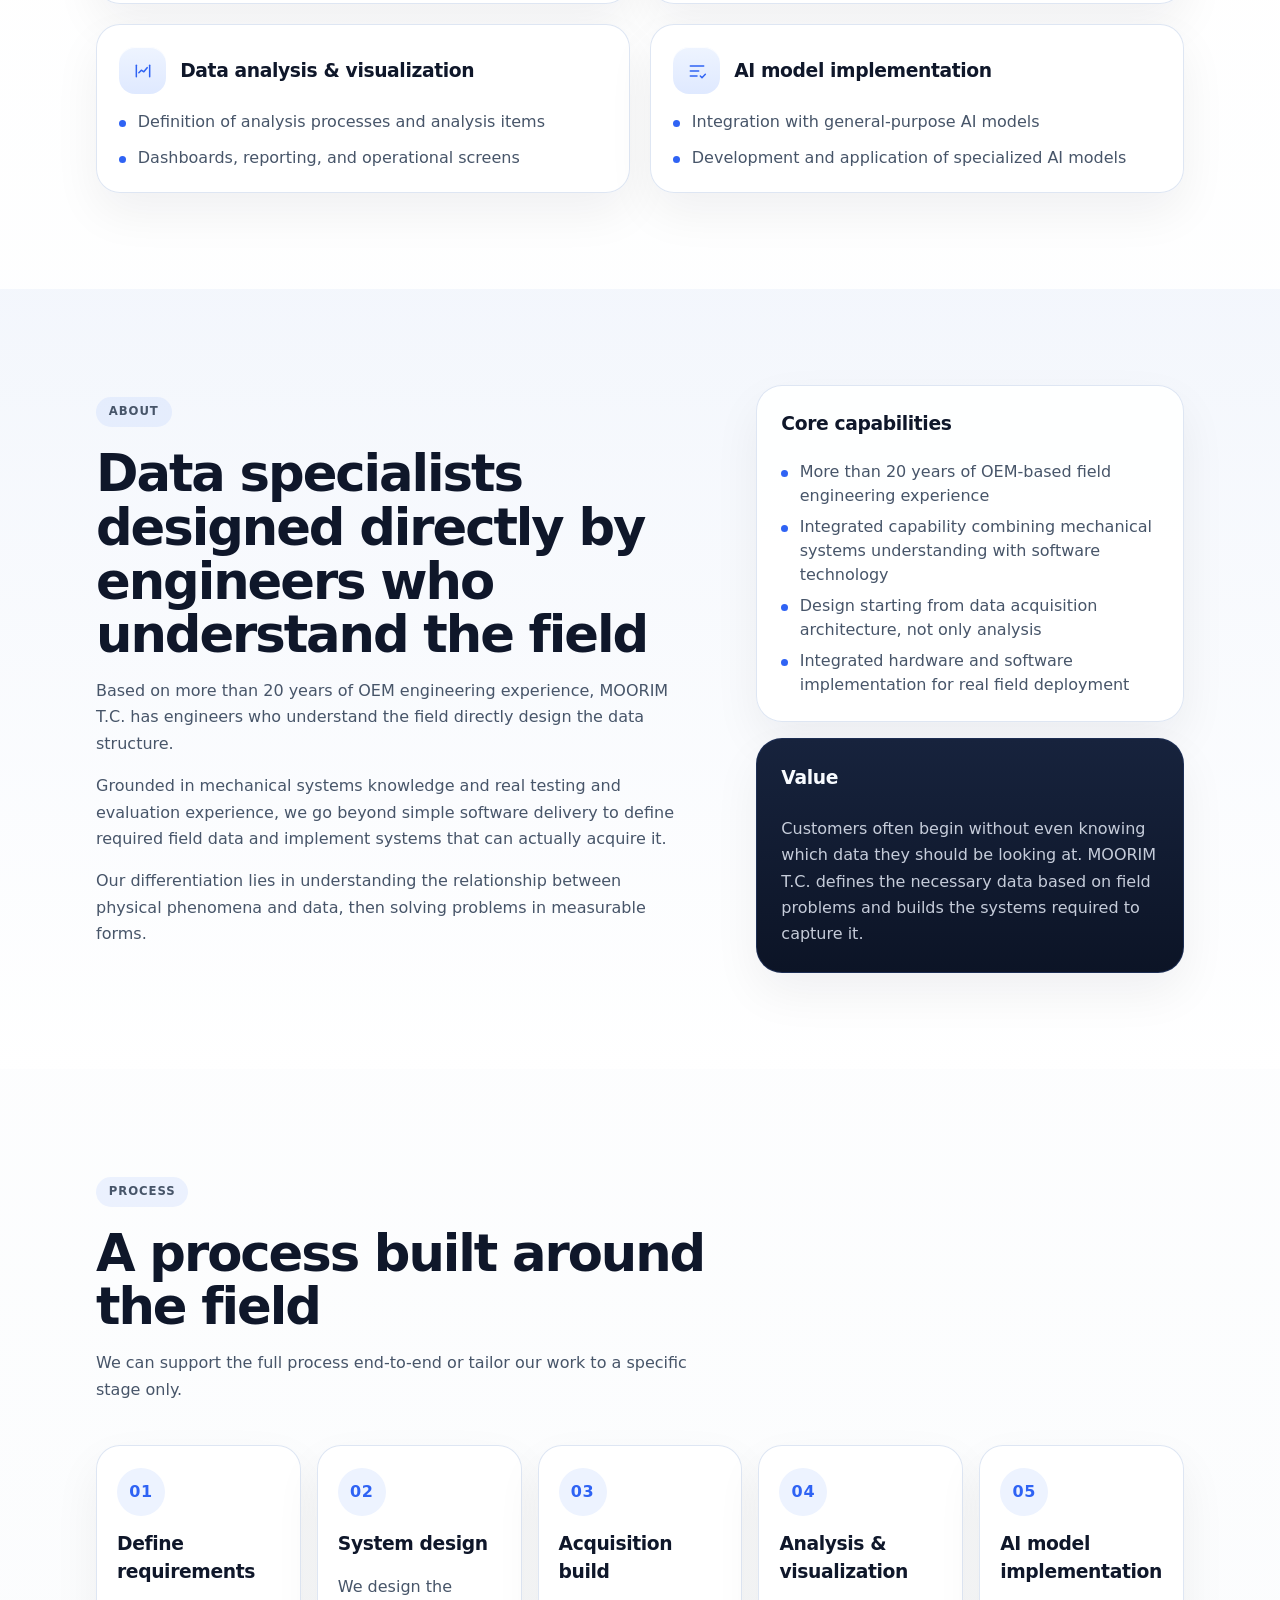
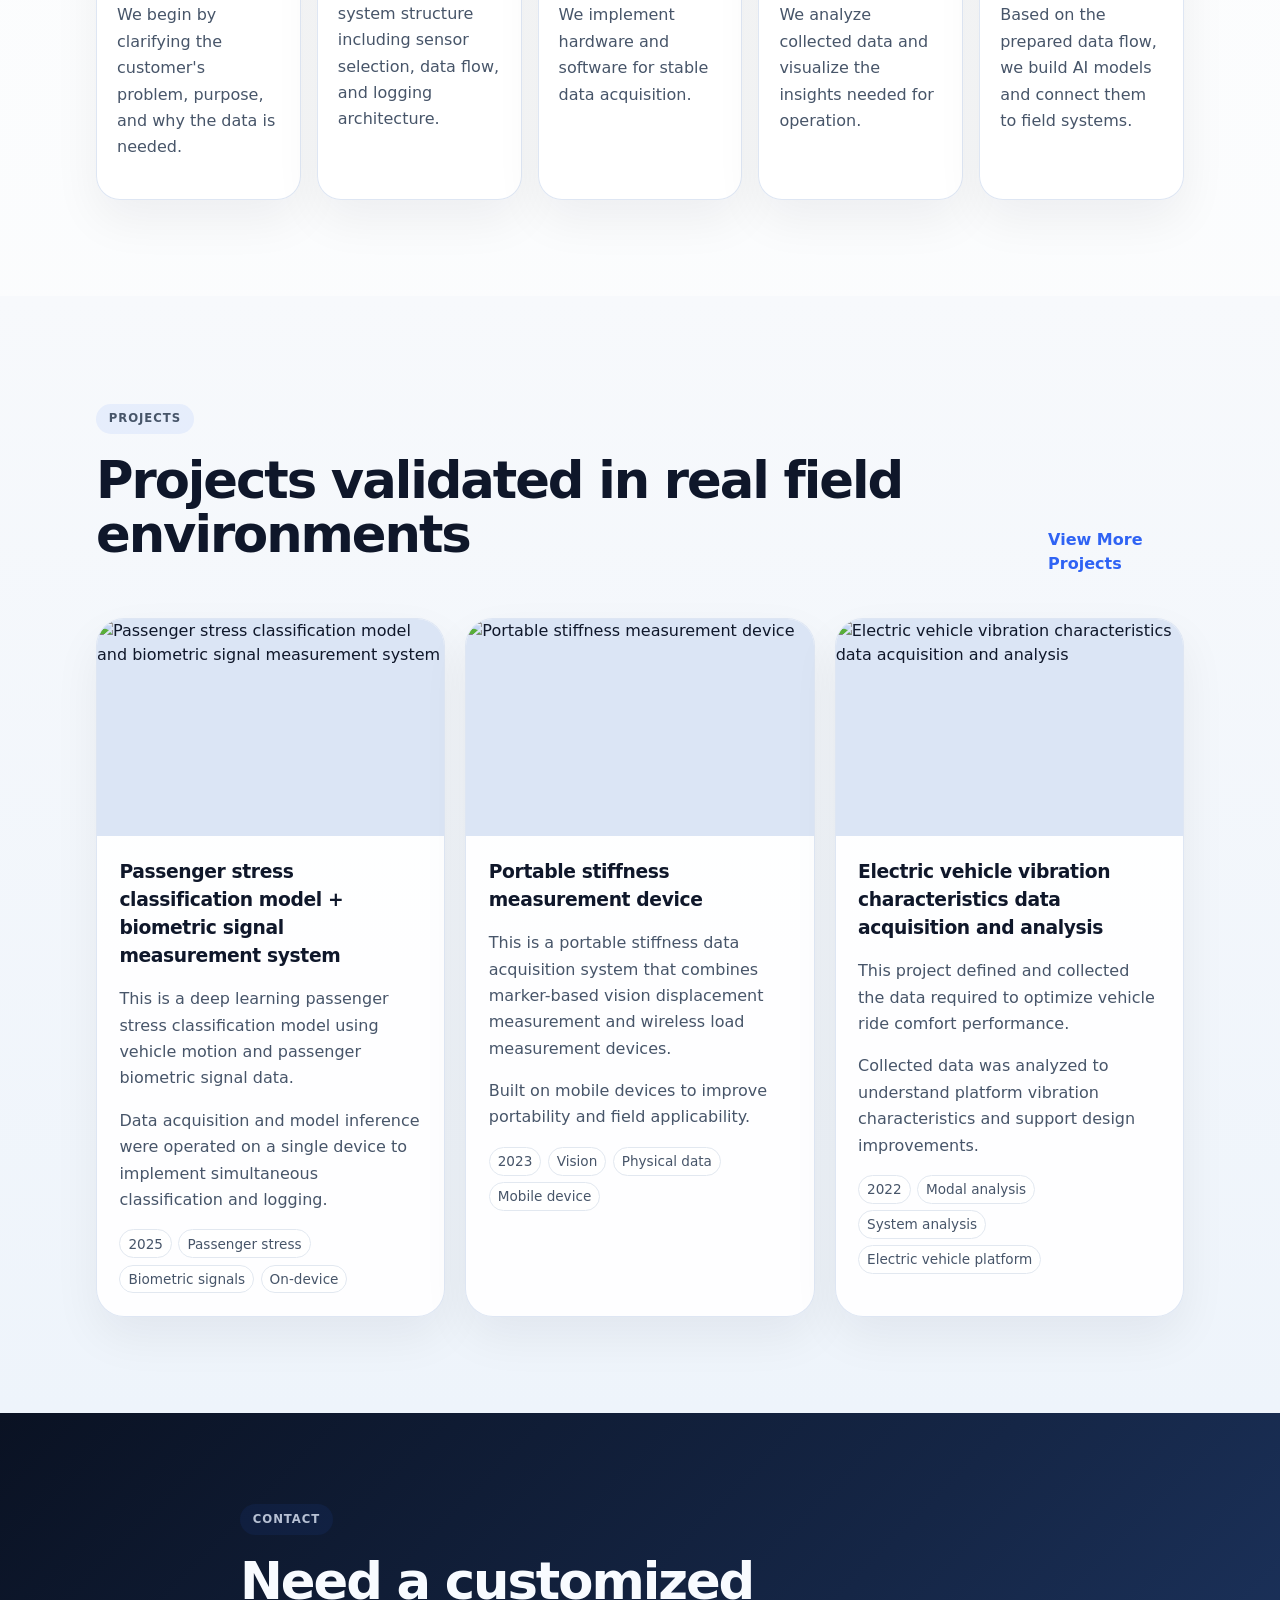
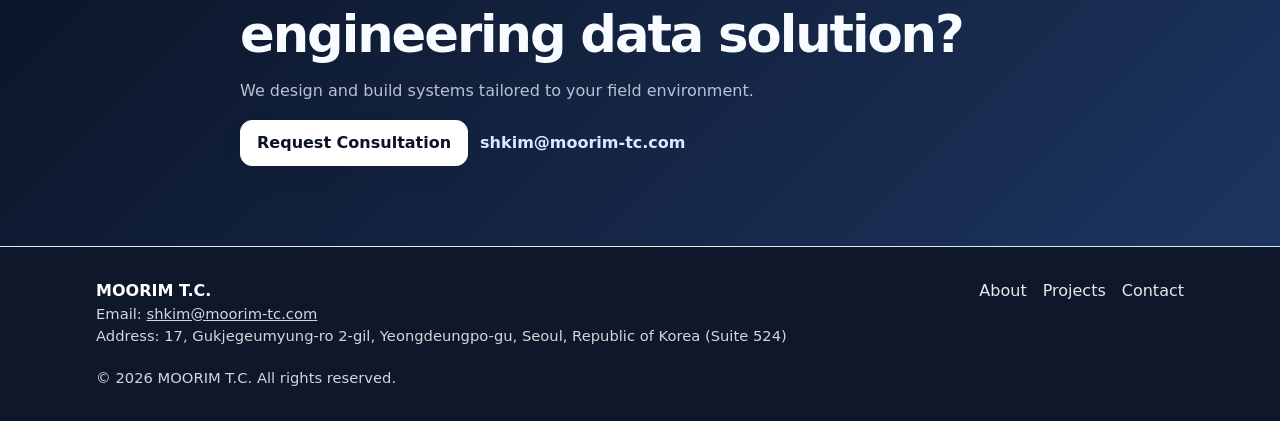
==== commit 496663e5: "Add Google Analytics tag" ====
--- a/index.html
+++ b/index.html
@@ -5,6 +5,15 @@
     <meta name="viewport" content="width=device-width, initial-scale=1" />
     <title>MOORIM T.C. | Language</title>
     <meta name="description" content="MOORIM T.C. language selection" />
+    <!-- Google tag (gtag.js) -->
+    <script async src="https://www.googletagmanager.com/gtag/js?id=G-YCZYZPML6T"></script>
+    <script>
+      window.dataLayer = window.dataLayer || [];
+      function gtag(){dataLayer.push(arguments);}
+      gtag('js', new Date());
+
+      gtag('config', 'G-YCZYZPML6T');
+    </script>
     <link rel="stylesheet" href="assets/css/style.css" />
     <script src="assets/js/main.js" defer></script>
   </head>
@@ -52,4 +61,4 @@
       </script>
     </footer>
   </body>
-</html>+</html>
